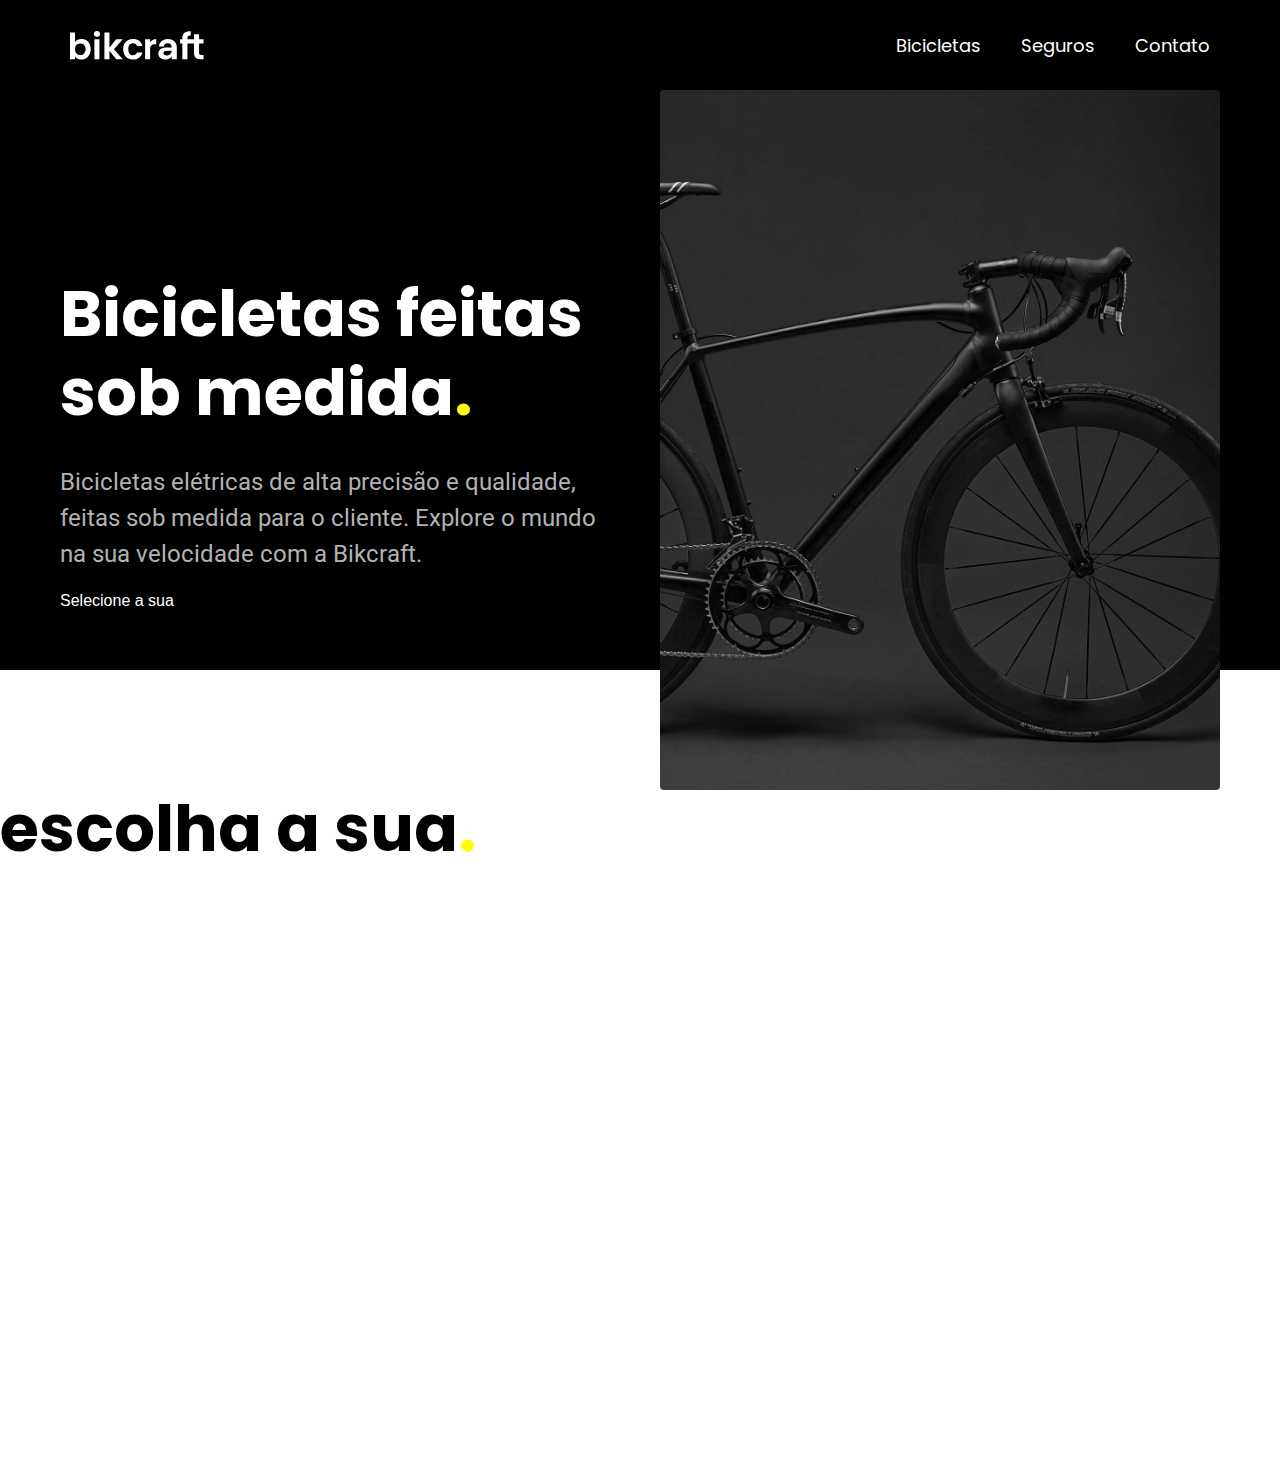
==== index.html @ 83be61f7 "ajustes em style.css e link da tipografia" ====
<!DOCTYPE html>
<html lang="pt-br">

<head>
  <meta charset="UTF-8">
  <meta name="viewport" content="width=device-width, initial-scale=1.0">
  <meta name="description" content="A bikcraft é uma empresa que visa a qualidade e precisão das bicicletas">
  <link rel="stylesheet" href="./css/style.css">

  <link rel="preconnect" href="https://fonts.googleapis.com">
  <link rel="preconnect" href="https://fonts.gstatic.com" crossorigin>
  <link href="https://fonts.googleapis.com/css2?family=Poppins:ital,wght@0,100;0,200;0,300;0,400;0,500;0,600;0,700;0,800;0,900;1,100;1,200;1,300;1,400;1,500;1,600;1,700;1,800;1,900&display=swap" rel="stylesheet">

  <link rel="preconnect" href="https://fonts.googleapis.com">
  <link rel="preconnect" href="https://fonts.gstatic.com" crossorigin>
  <link href="https://fonts.googleapis.com/css2?family=Roboto:ital,wght@0,100;0,300;0,400;0,500;0,700;0,900;1,100;1,300;1,400;1,500;1,700;1,900&display=swap" rel="stylesheet">

  <title>Bikcraft - Bicicletas Elétricas</title>
</head>

<body>

  <header class="header-bg">
    <div class="header">
      <a href="./"><img class="header-logo" src="./img/bikcraft.svg" alt="logo-bikcraft"></a>
      <nav aria-label="primaria">
        <ul class="header-menu">
          <li><a href="./bicicletas.html">Bicicletas</a></li>
          <li><a href="./seguros.html">Seguros</a></li>
          <li><a href="./contato.html">Contato</a></li>
        </ul>
      </nav>
    </div>
  </header>
  <main class="introducao-bg">
    <div class="introducao">
      <div class="introducao-conteudo">
        <h1 class="texto-grande">Bicicletas feitas
          sob medida<span style="color: yellow;">.</span> </h1>
        <p class="texto-medio">Bicicletas elétricas de alta precisão e qualidade, feitas sob medida para o cliente. Explore o mundo na sua velocidade com a Bikcraft.</p>
        <a class="botao" href="">Selecione a sua</a>
      </div>
      <div>
        <img src="./img/fotos/introducao.jpg" alt="Bicicleta elétrica preta">
      </div>
    </div>
  </main>

  <h2 class="texto-grande">escolha a sua<span style="color: yellow;">.</span></h2>
</body>

</html>
---- css/style.css ----
@import "./global/global.css";
@import "./utilidades/tipografia.css";
@import "./utilidades/cores.css";
@import "./global/header.css";

/* utilitarios */
@import "./css/utilidades/componentes.css";

/* Home */
@import "./home/introducao.css";
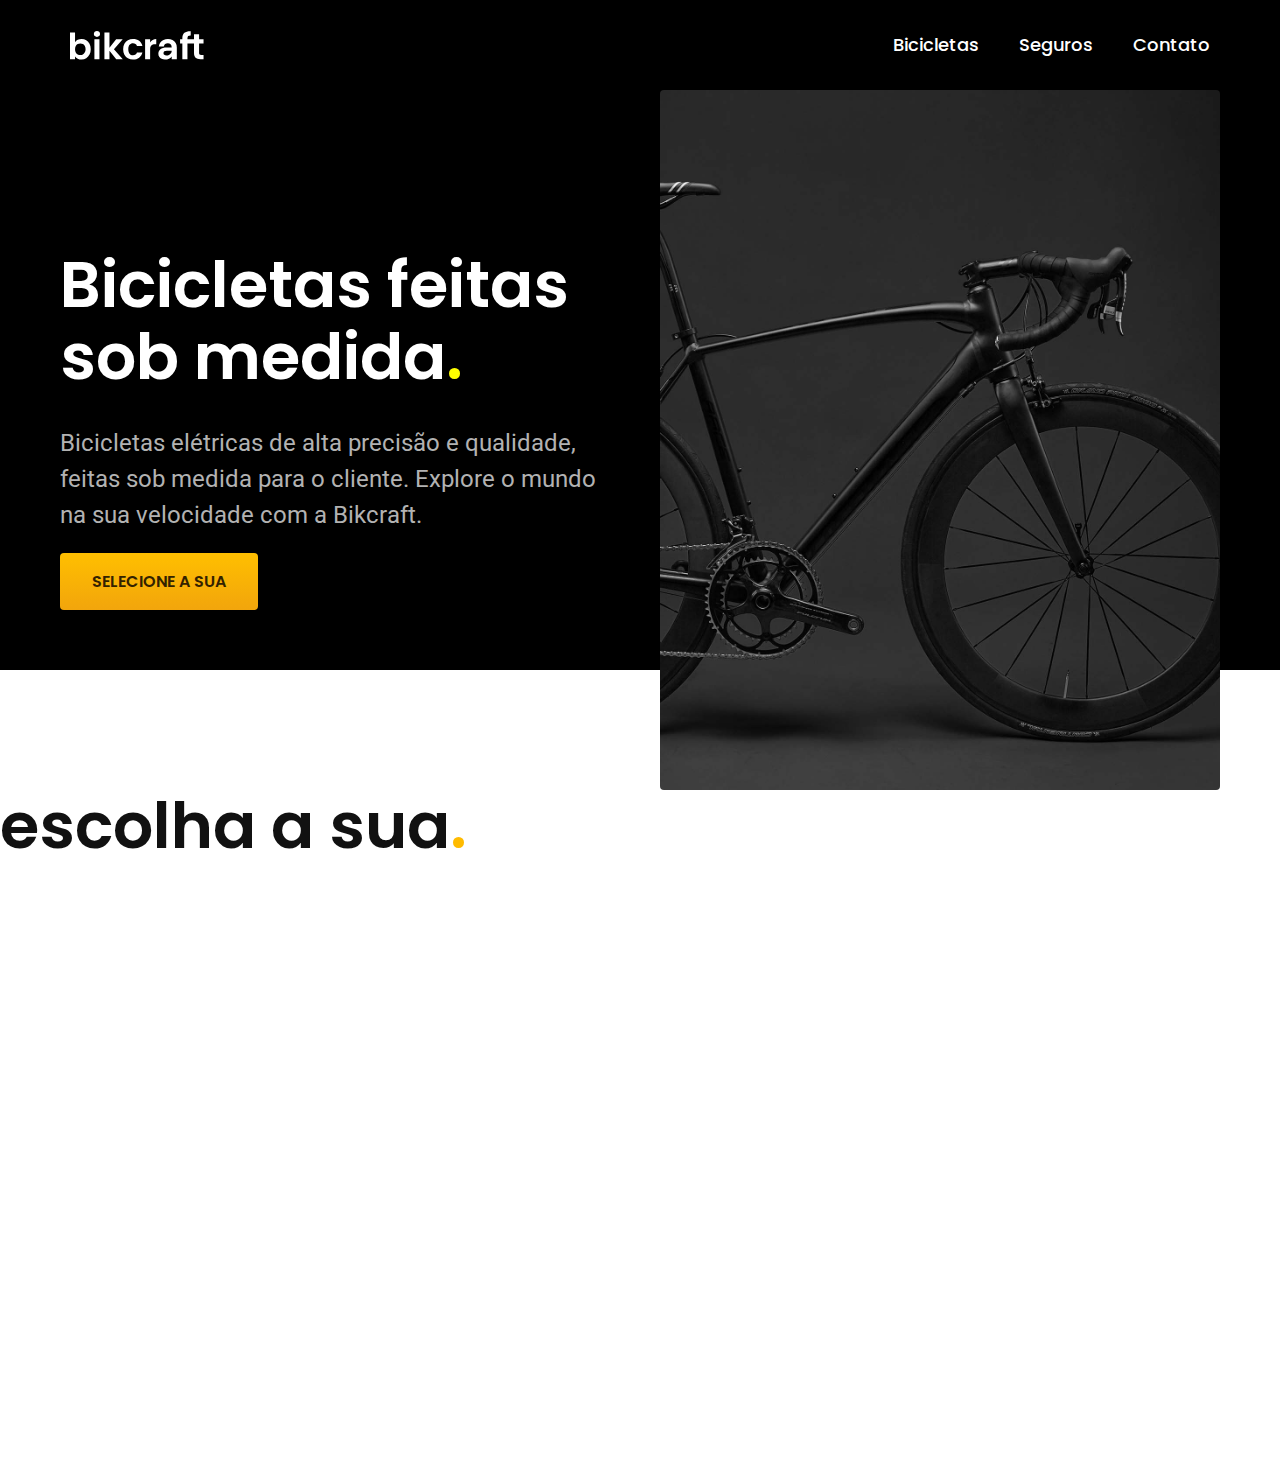
==== commit 596aa3dc: "Utilidades e algumas mudanças" ====
--- a/index.html
+++ b/index.html
@@ -24,7 +24,7 @@
     <div class="header">
       <a href="./"><img class="header-logo" src="./img/bikcraft.svg" alt="logo-bikcraft"></a>
       <nav aria-label="primaria">
-        <ul class="header-menu">
+        <ul class="header-menu font-1-m cor-0">
           <li><a href="./bicicletas.html">Bicicletas</a></li>
           <li><a href="./seguros.html">Seguros</a></li>
           <li><a href="./contato.html">Contato</a></li>
@@ -32,21 +32,24 @@
       </nav>
     </div>
   </header>
-  <main class="introducao-bg">
-    <div class="introducao">
-      <div class="introducao-conteudo">
-        <h1 class="texto-grande">Bicicletas feitas
-          sob medida<span style="color: yellow;">.</span> </h1>
-        <p class="texto-medio">Bicicletas elétricas de alta precisão e qualidade, feitas sob medida para o cliente. Explore o mundo na sua velocidade com a Bikcraft.</p>
-        <a class="botao" href="">Selecione a sua</a>
-      </div>
-      <div>
-        <img src="./img/fotos/introducao.jpg" alt="Bicicleta elétrica preta">
+  <main>
+    <div class="introducao-bg">
+      <div class="introducao">
+        <div class="introducao-conteudo">
+          <h1 class="font-1-xxl">Bicicletas feitas
+            sob medida<span style="color: yellow;">.</span> </h1>
+          <p class="font-2-l">Bicicletas elétricas de alta precisão e qualidade, feitas sob medida para o cliente. Explore o mundo na sua velocidade com a Bikcraft.</p>
+          <a class="botao" href="">Selecione a sua</a>
+        </div>
+        <div>
+          <img src="./img/fotos/introducao.jpg" alt="Bicicleta elétrica preta">
+        </div>
       </div>
     </div>
+
+    <h2 class="font-1-xxl">escolha a sua<span class="cor-p1">.</span></h2>
+
   </main>
-
-  <h2 class="texto-grande">escolha a sua<span style="color: yellow;">.</span></h2>
 </body>
 
 </html>--- a/css/style.css
+++ b/css/style.css
@@ -4,7 +4,7 @@
 @import "./global/header.css";
 
 /* utilitarios */
-@import "./css/utilidades/componentes.css";
+@import "./utilidades/componentes.css";
 
 /* Home */
 @import "./home/introducao.css";
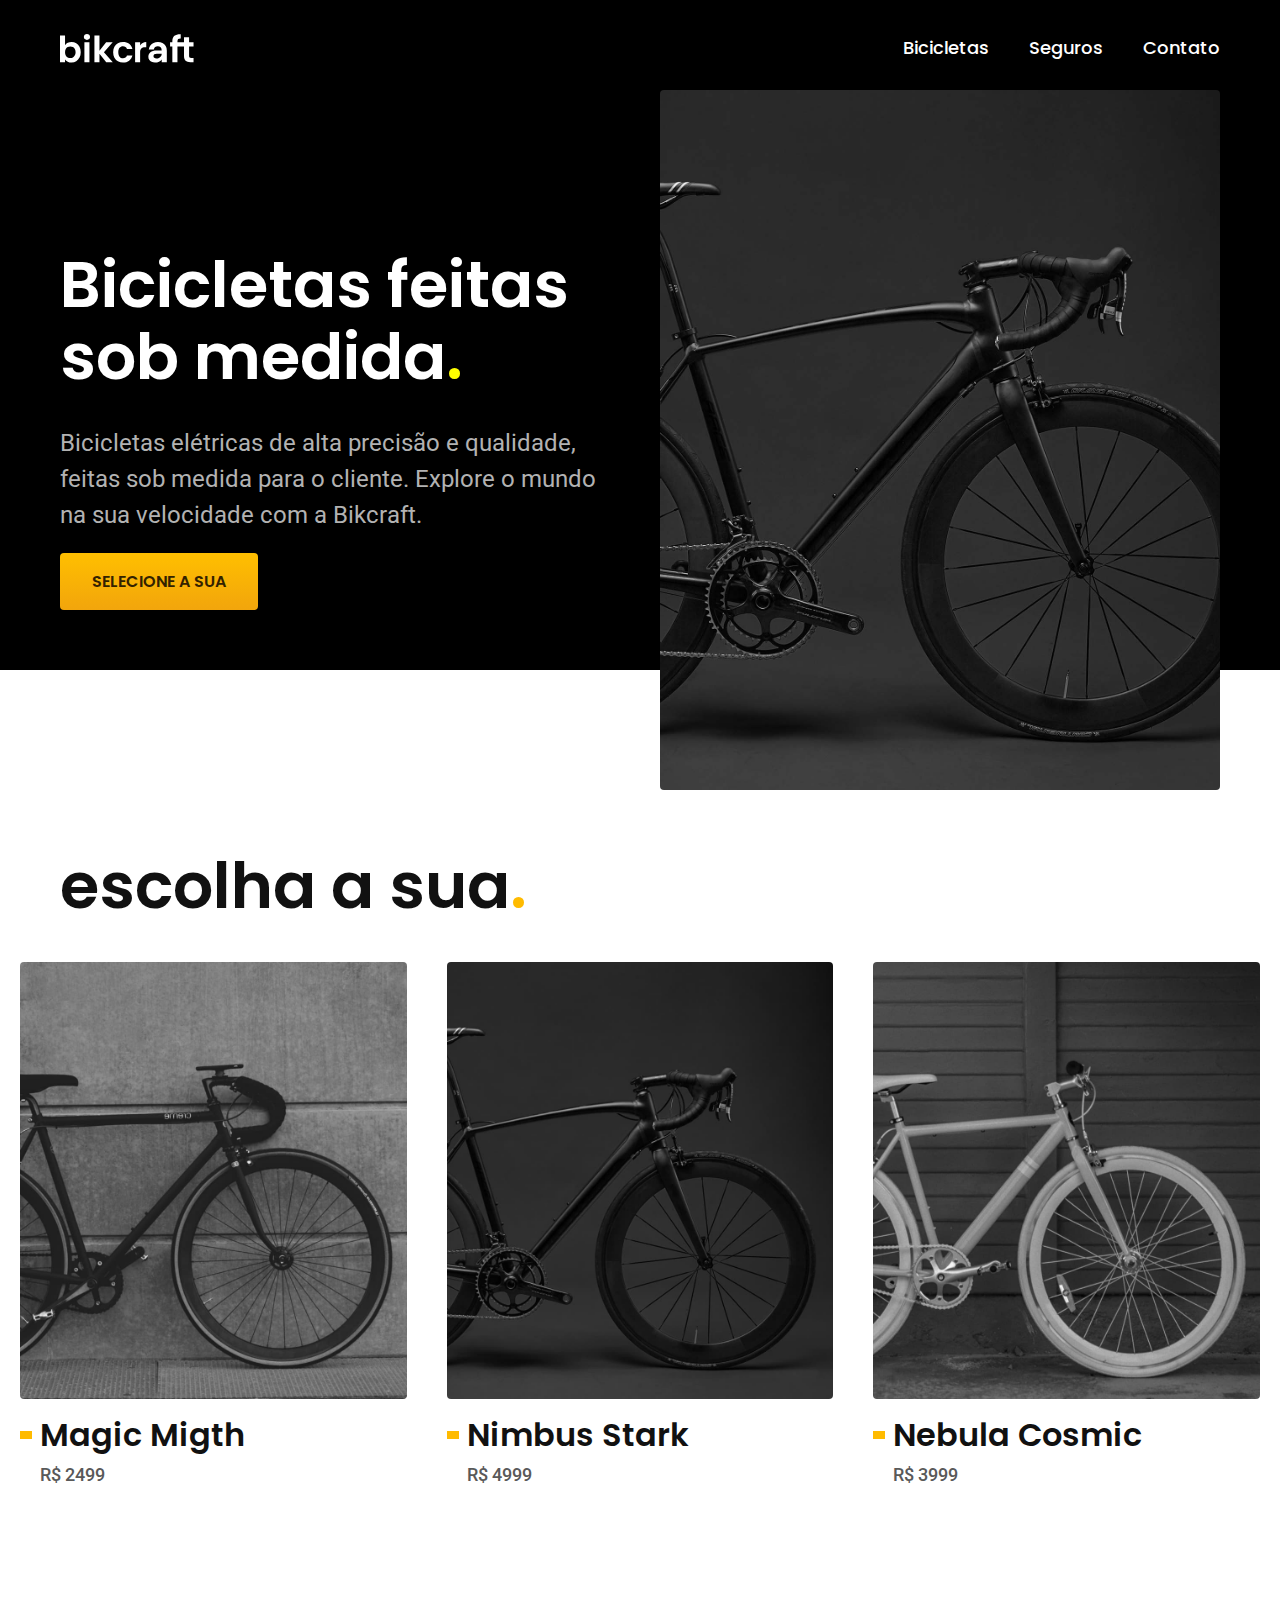
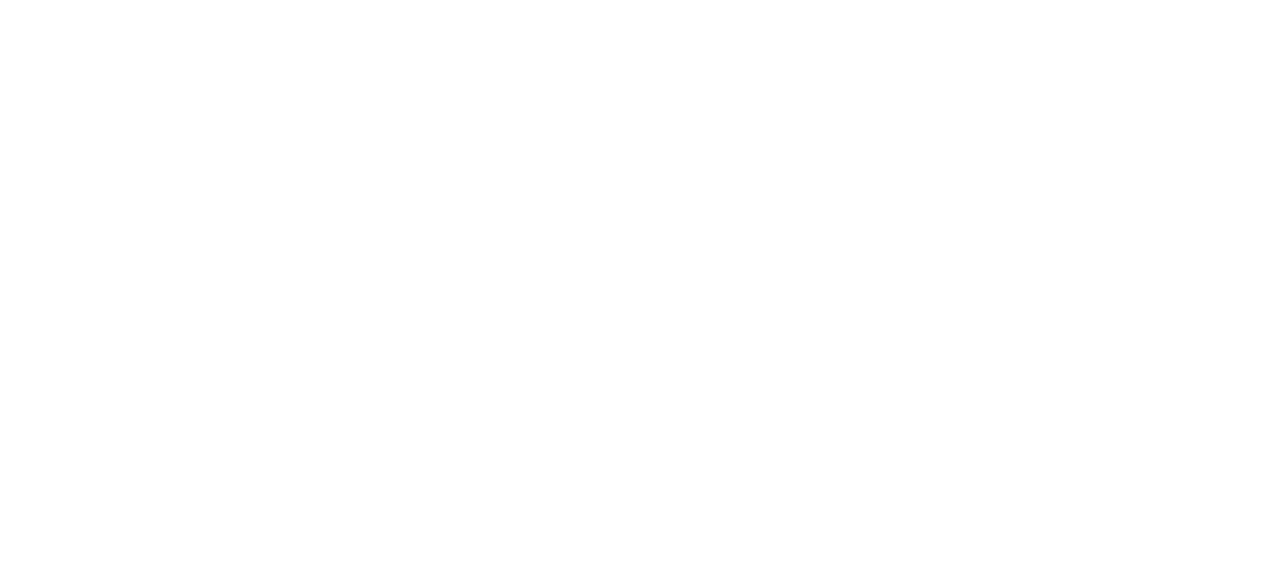
==== commit c1d2c84f: "bicicletas-lista" ====
--- a/index.html
+++ b/index.html
@@ -21,7 +21,7 @@
 <body>
 
   <header class="header-bg">
-    <div class="header">
+    <div class="header container">
       <a href="./"><img class="header-logo" src="./img/bikcraft.svg" alt="logo-bikcraft"></a>
       <nav aria-label="primaria">
         <ul class="header-menu font-1-m cor-0">
@@ -34,7 +34,7 @@
   </header>
   <main>
     <div class="introducao-bg">
-      <div class="introducao">
+      <div class="introducao container">
         <div class="introducao-conteudo">
           <h1 class="font-1-xxl">Bicicletas feitas
             sob medida<span style="color: yellow;">.</span> </h1>
@@ -47,7 +47,32 @@
       </div>
     </div>
 
-    <h2 class="font-1-xxl">escolha a sua<span class="cor-p1">.</span></h2>
+    <article class="bicicletas-listas">
+      <h2 class=" font-1-xxl container">escolha a sua<span class="cor-p1">.</span></h2>
+      <ul>
+        <li>
+          <a href="./bicicletas.html">
+            <img src="./img/bicicletas/magic-home.jpg" alt="Bicicleta Preta">
+            <h3 class="font-1-xl">Magic Migth</h3>
+            <span class="font-2-m cor-8">R$ 2499</span>
+          </a>
+        </li>
+        <li>
+          <a href="./bicicletas.html">
+            <img src="./img/bicicletas/nimbus-home.jpg" alt="Bicicleta Preta">
+            <h3 class="font-1-xl">Nimbus Stark</h3>
+            <span class="font-2-m cor-8">R$ 4999</span>
+          </a>
+        </li>
+        <li>
+          <a href="./bicicletas.html">
+            <img src="./img/bicicletas/nebula-home.jpg" alt="Bicicleta Preta">
+            <h3 class="font-1-xl">Nebula Cosmic</h3>
+            <span class="font-2-m cor-8">R$ 3999</span>
+          </a>
+        </li>
+      </ul>
+    </article>
 
   </main>
 </body>
--- a/css/style.css
+++ b/css/style.css
@@ -8,3 +8,5 @@
 
 /* Home */
 @import "./home/introducao.css";
+
+@import "./bicicletas/bicicletas-lista.css";
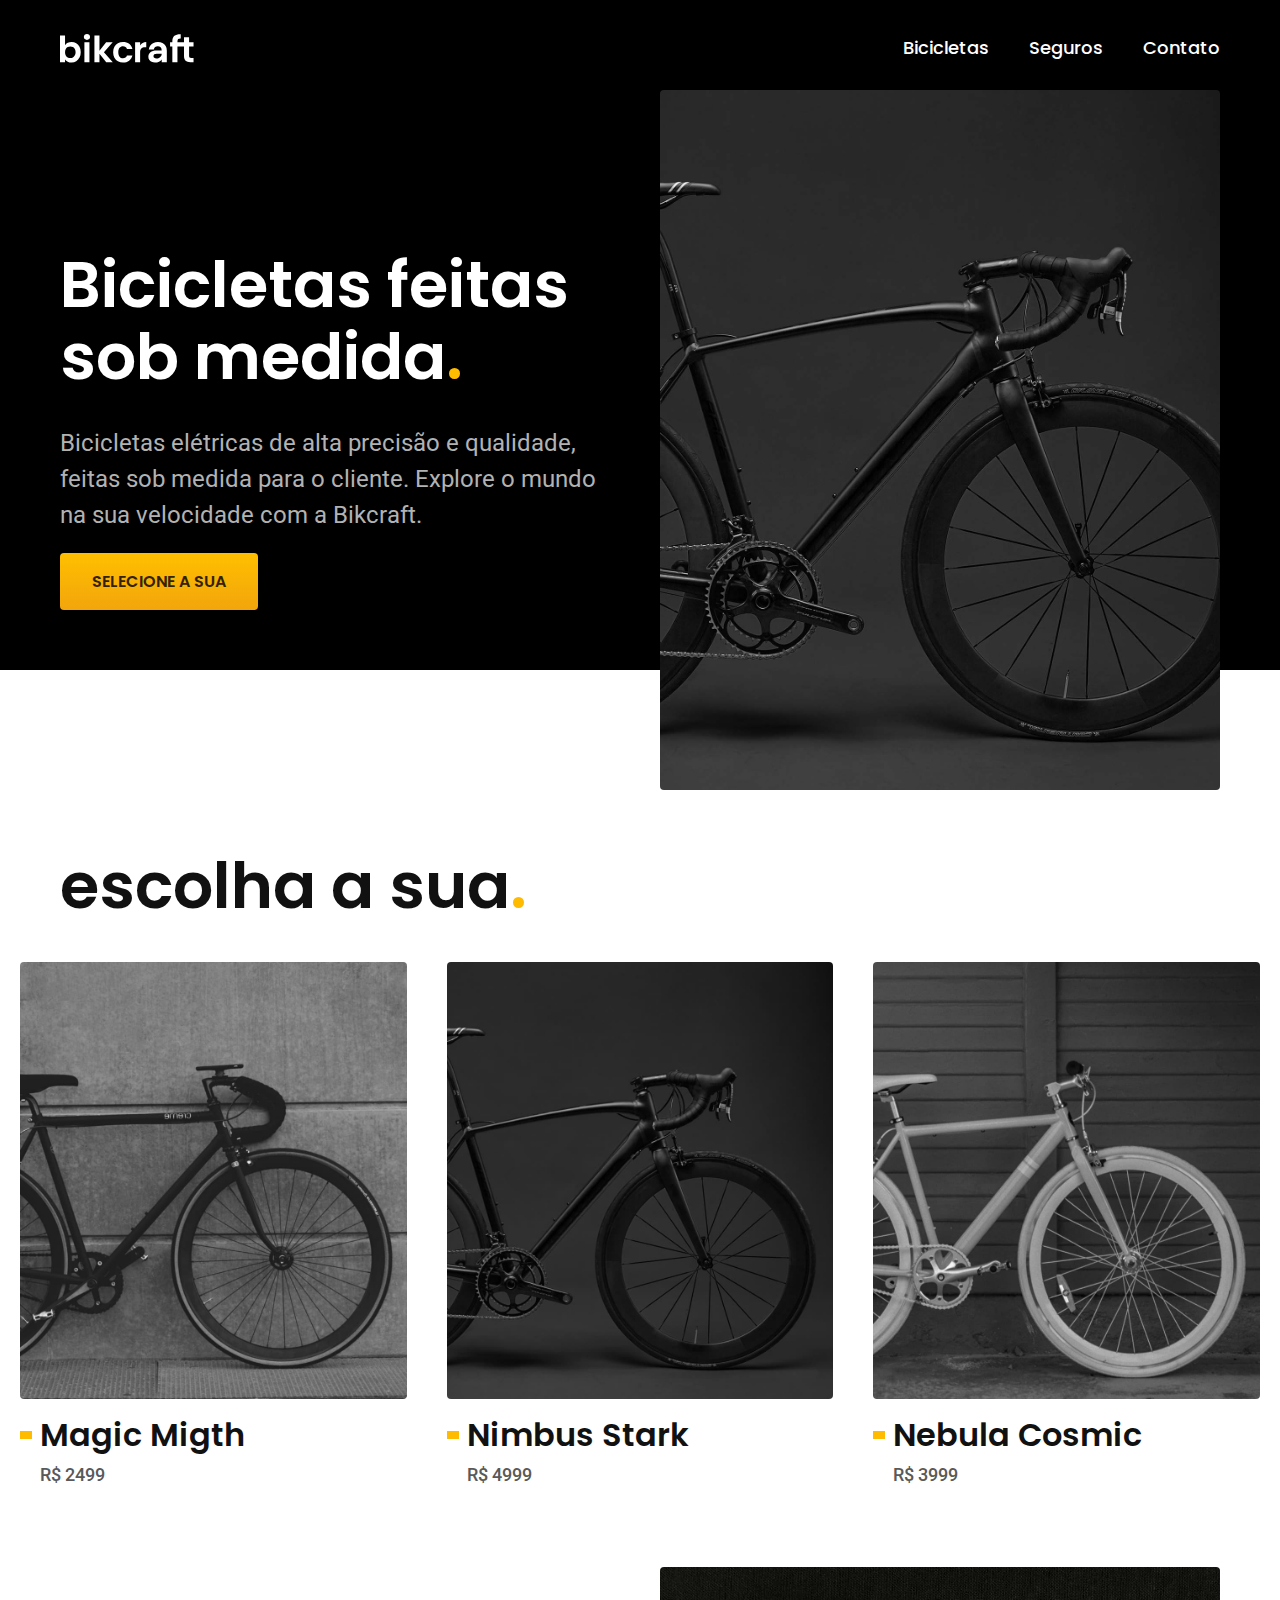
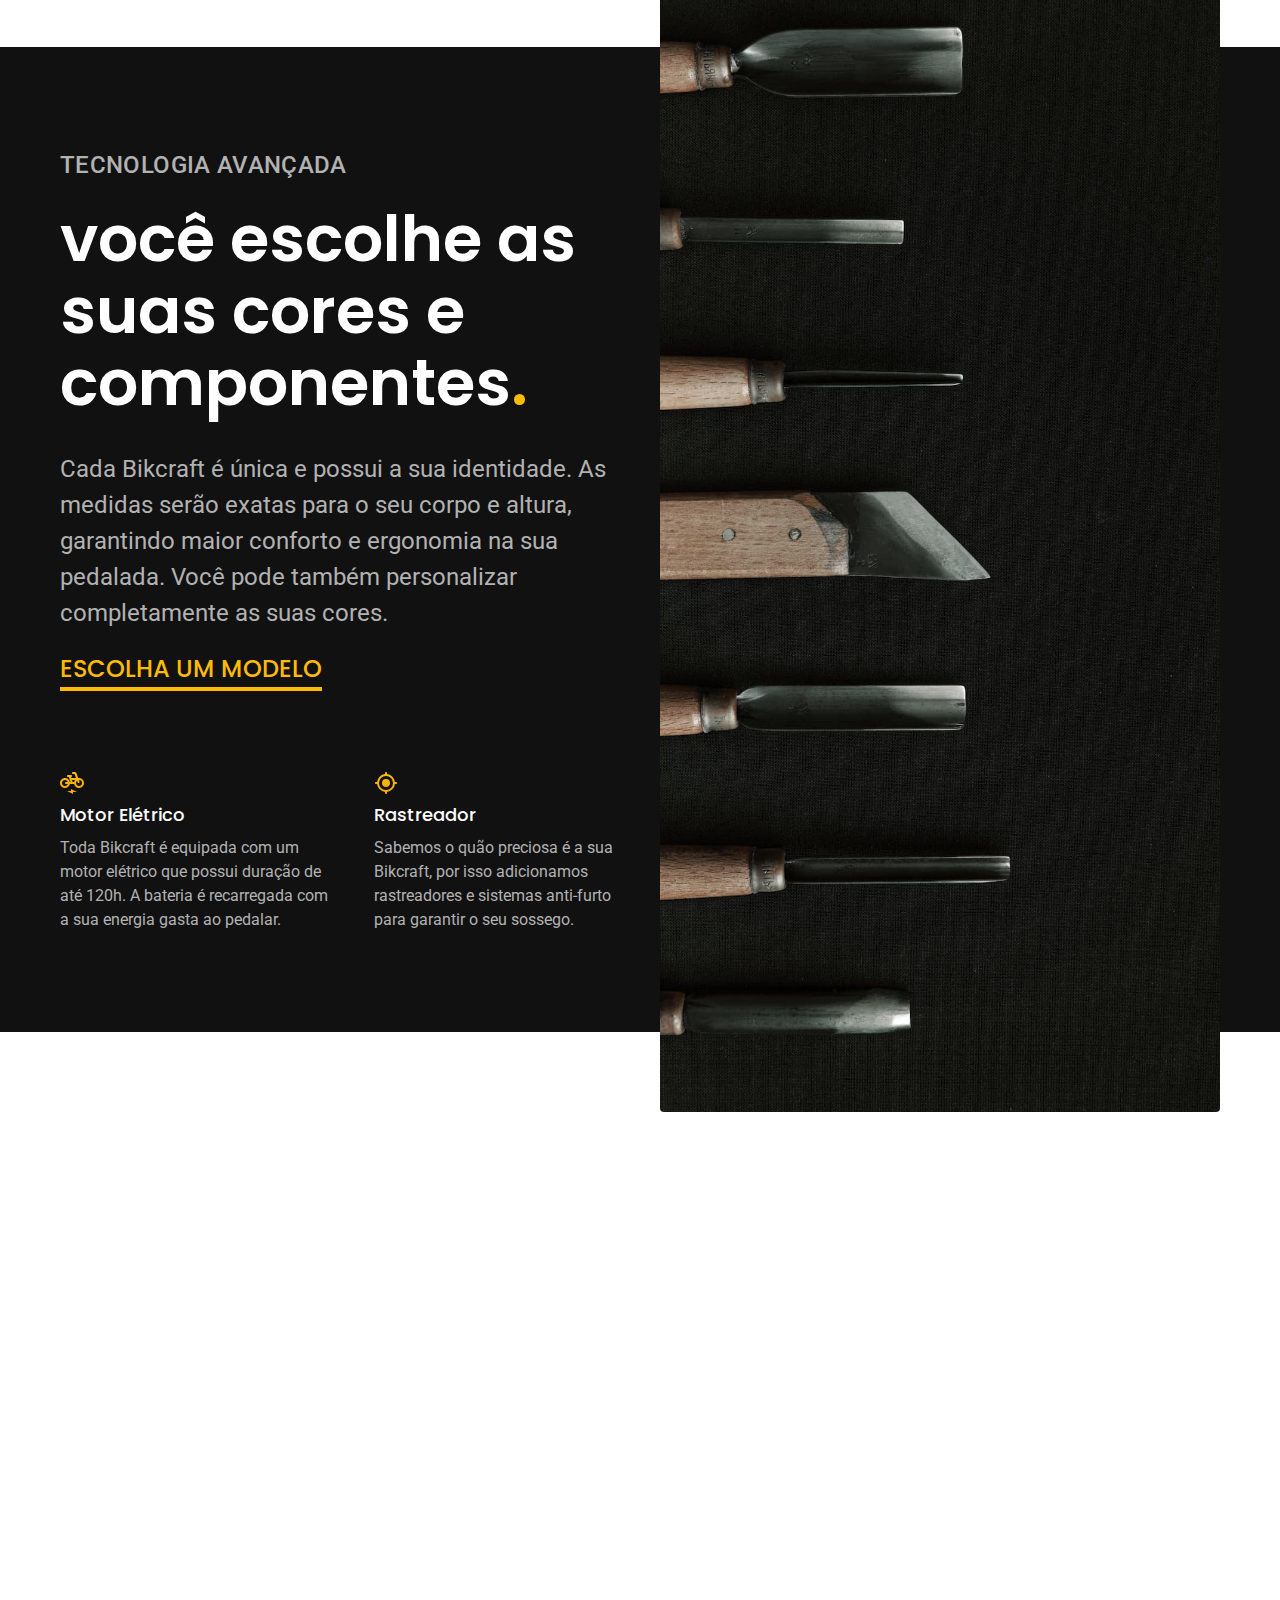
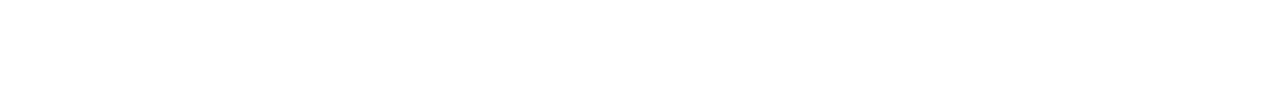
==== commit 8783cde8: "tecnologia" ====
--- a/index.html
+++ b/index.html
@@ -37,7 +37,7 @@
       <div class="introducao container">
         <div class="introducao-conteudo">
           <h1 class="font-1-xxl">Bicicletas feitas
-            sob medida<span style="color: yellow;">.</span> </h1>
+            sob medida<span class="cor-p1">.</span> </h1>
           <p class="font-2-l">Bicicletas elétricas de alta precisão e qualidade, feitas sob medida para o cliente. Explore o mundo na sua velocidade com a Bikcraft.</p>
           <a class="botao" href="">Selecione a sua</a>
         </div>
@@ -46,35 +46,58 @@
         </div>
       </div>
     </div>
-
-    <article class="bicicletas-listas">
-      <h2 class=" font-1-xxl container">escolha a sua<span class="cor-p1">.</span></h2>
-      <ul>
-        <li>
-          <a href="./bicicletas.html">
-            <img src="./img/bicicletas/magic-home.jpg" alt="Bicicleta Preta">
-            <h3 class="font-1-xl">Magic Migth</h3>
-            <span class="font-2-m cor-8">R$ 2499</span>
-          </a>
-        </li>
-        <li>
-          <a href="./bicicletas.html">
-            <img src="./img/bicicletas/nimbus-home.jpg" alt="Bicicleta Preta">
-            <h3 class="font-1-xl">Nimbus Stark</h3>
-            <span class="font-2-m cor-8">R$ 4999</span>
-          </a>
-        </li>
-        <li>
-          <a href="./bicicletas.html">
-            <img src="./img/bicicletas/nebula-home.jpg" alt="Bicicleta Preta">
-            <h3 class="font-1-xl">Nebula Cosmic</h3>
-            <span class="font-2-m cor-8">R$ 3999</span>
-          </a>
-        </li>
-      </ul>
-    </article>
-
   </main>
+  <article class="bicicletas-listas">
+    <h2 class=" font-1-xxl container">escolha a sua<span class="cor-p1">.</span></h2>
+    <ul>
+      <li>
+        <a href="./bicicletas.html">
+          <img src="./img/bicicletas/magic-home.jpg" alt="Bicicleta Preta">
+          <h3 class="font-1-xl">Magic Migth</h3>
+          <span class="font-2-m cor-8">R$ 2499</span>
+        </a>
+      </li>
+      <li>
+        <a href="./bicicletas.html">
+          <img src="./img/bicicletas/nimbus-home.jpg" alt="Bicicleta Preta">
+          <h3 class="font-1-xl">Nimbus Stark</h3>
+          <span class="font-2-m cor-8">R$ 4999</span>
+        </a>
+      </li>
+      <li>
+        <a href="./bicicletas.html">
+          <img src="./img/bicicletas/nebula-home.jpg" alt="Bicicleta Preta">
+          <h3 class="font-1-xl">Nebula Cosmic</h3>
+          <span class="font-2-m cor-8">R$ 3999</span>
+        </a>
+      </li>
+    </ul>
+  </article>
+  <article class="tecnologia-bg">
+    <div class="tecnologia container">
+      <div class="tecnologia-conteudo">
+        <span class="font-2-l-b cor-5">Tecnologia Avançada</span>
+        <h2 class="font-1-xxl cor-0">você escolhe as suas cores e componentes<span class="cor-p1">.</span></h2>
+        <p class="font-2-l cor-5">Cada Bikcraft é única e possui a sua identidade. As medidas serão exatas para o seu corpo e altura, garantindo maior conforto e ergonomia na sua pedalada. Você pode também personalizar completamente as suas cores.</p>
+        <a class="link" href="./bicicletas.html">Escolha um modelo</a>
+        <div class="tecnologia-vantagens">
+          <div>
+            <img src="./img/icones/eletrica.svg" alt="">
+            <h3 class="font-1-m cor-0">Motor Elétrico</h3>
+            <p class="font-2-s cor-5">Toda Bikcraft é equipada com um motor elétrico que possui duração de até 120h. A bateria é recarregada com a sua energia gasta ao pedalar.</p>
+          </div>
+          <div>
+            <img src="./img/icones/rastreador.svg" alt="">
+            <h3 class="font-1-m cor-0">Rastreador</h3>
+            <p class="font-2-s cor-5">Sabemos o quão preciosa é a sua Bikcraft, por isso adicionamos rastreadores e sistemas anti-furto para garantir o seu sossego.</p>
+          </div>
+        </div>
+      </div>
+      <div class="tecnologia-imagem">
+        <img src="./img/fotos/tecnologia.jpg" alt="">
+      </div>
+    </div>
+  </article>
 </body>
 
 </html>--- a/css/style.css
+++ b/css/style.css
@@ -8,5 +8,6 @@
 
 /* Home */
 @import "./home/introducao.css";
+@import "./home/tecnologia.css";
 
 @import "./bicicletas/bicicletas-lista.css";
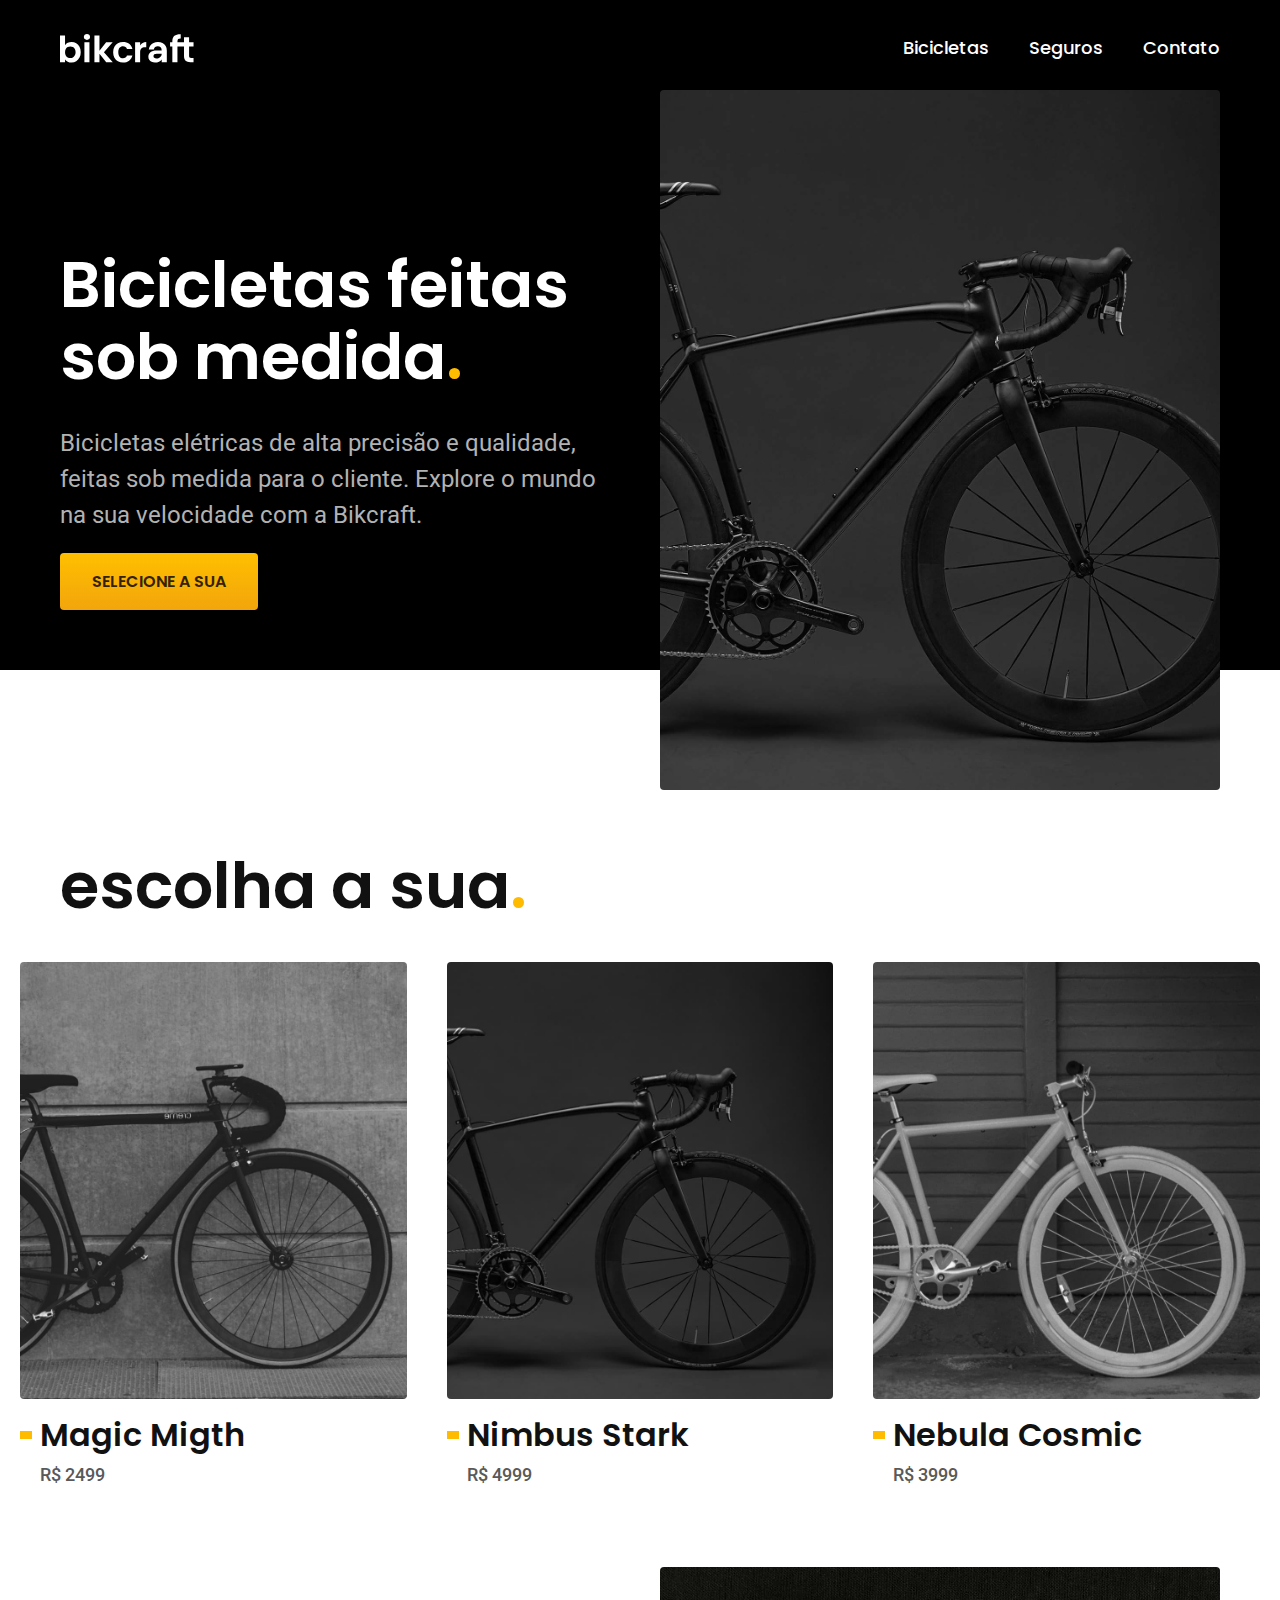
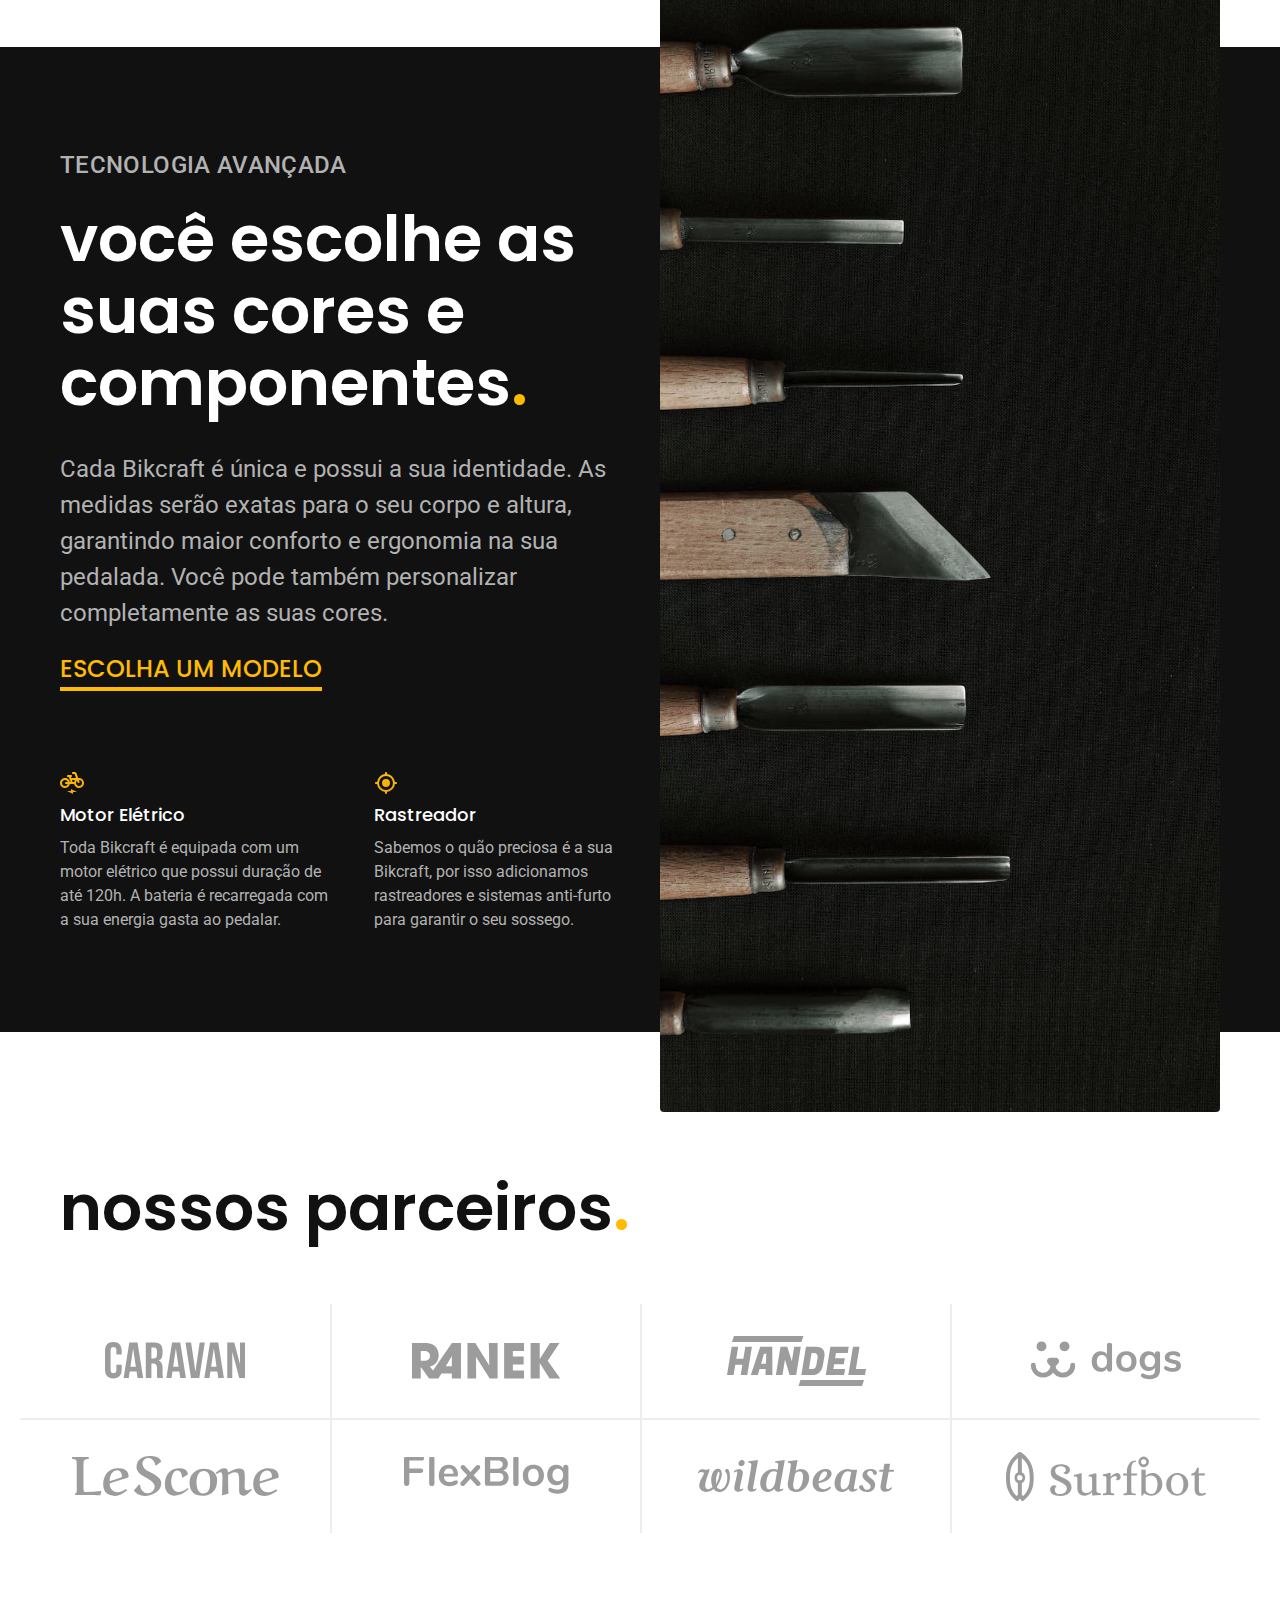
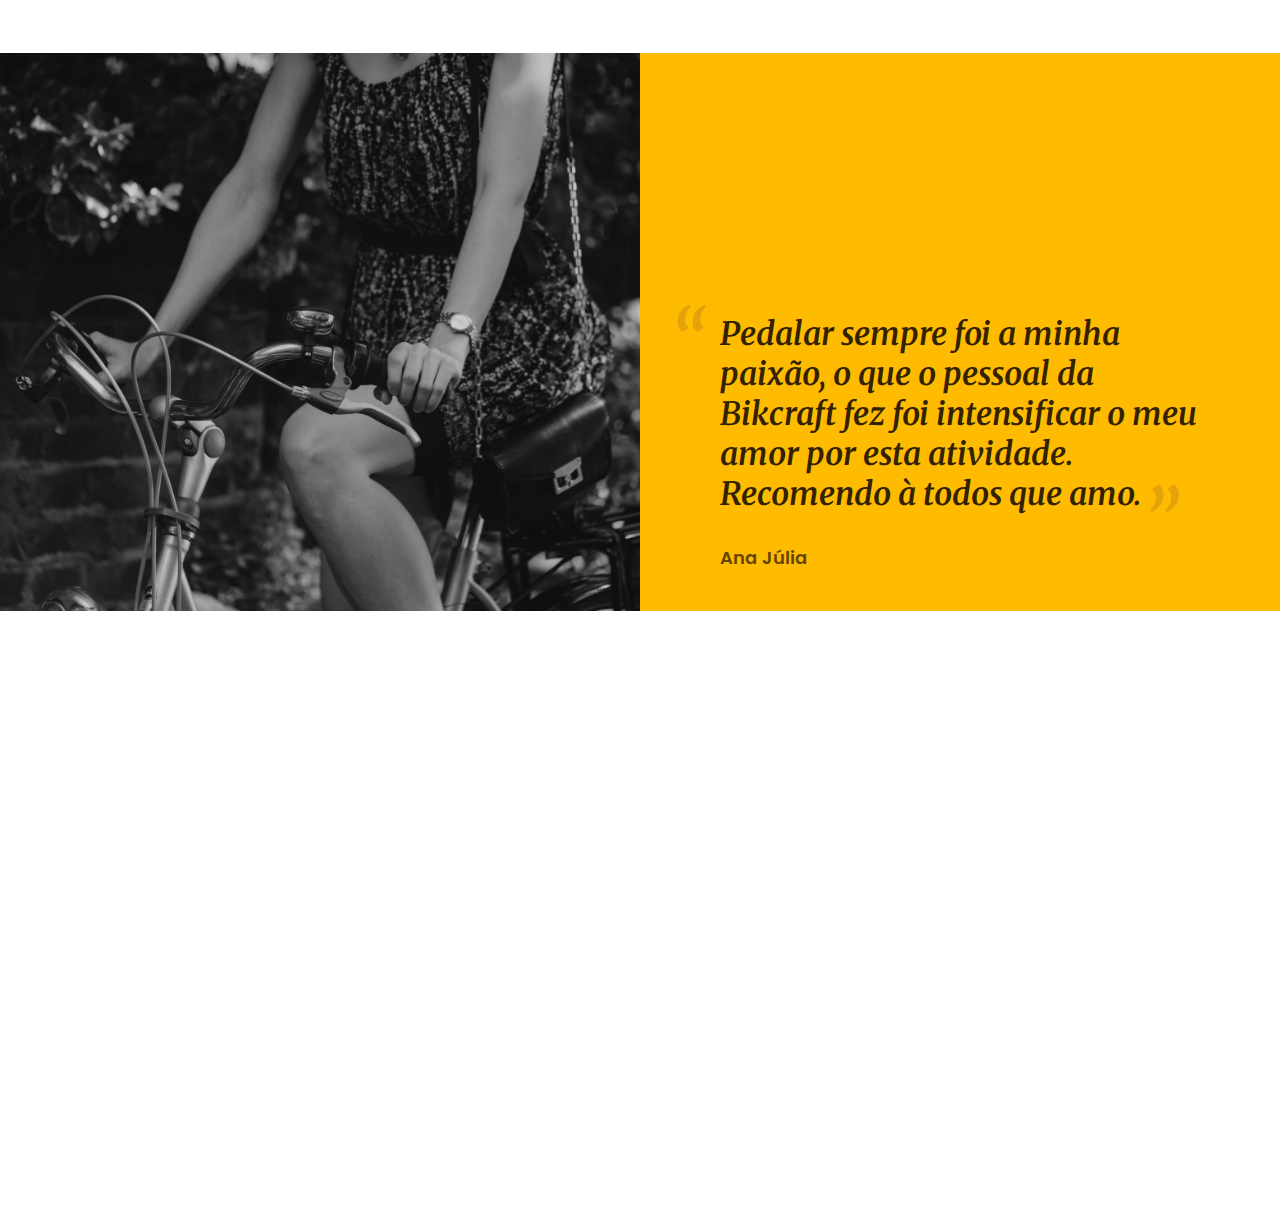
==== commit ff5bb09a: "parceiros e depoimentos" ====
--- a/index.html
+++ b/index.html
@@ -14,6 +14,10 @@
   <link rel="preconnect" href="https://fonts.googleapis.com">
   <link rel="preconnect" href="https://fonts.gstatic.com" crossorigin>
   <link href="https://fonts.googleapis.com/css2?family=Roboto:ital,wght@0,100;0,300;0,400;0,500;0,700;0,900;1,100;1,300;1,400;1,500;1,700;1,900&display=swap" rel="stylesheet">
+
+  <link rel="preconnect" href="https://fonts.googleapis.com">
+  <link rel="preconnect" href="https://fonts.gstatic.com" crossorigin>
+  <link href="https://fonts.googleapis.com/css2?family=Merriweather:ital,wght@1,900&display=swap" rel="stylesheet">
 
   <title>Bikcraft - Bicicletas Elétricas</title>
 </head>
@@ -98,6 +102,30 @@
       </div>
     </div>
   </article>
+  <section class="parceiros" aria-label="Nossos Parceiros">
+    <h2 class=" font-1-xxl container">nossos parceiros<span class="cor-p1">.</span></h2>
+    <ul>
+      <li><img src="./img/parceiros/caravan.svg" alt="caravan"></li>
+      <li><img src="./img/parceiros/ranek.svg" alt="ranek.svg"></li>
+      <li><img src="./img/parceiros/handel.svg" alt="handel.svg"></li>
+      <li><img src="./img/parceiros/dogs.svg" alt="dogs"></li>
+      <li><img src="./img/parceiros/lescone.svg" alt="lescone"></li>
+      <li><img src="./img/parceiros/flexblog.svg" alt="flexblog"></li>
+      <li><img src="./img/parceiros/wildbeast.svg" alt="wildbeast"></li>
+      <li><img src="./img/parceiros/surfbot.svg" alt="surfbot"></li>
+    </ul>
+  </section>
+  <section class="depoimento" aria-label="depoimento">
+    <div>
+      <img src="/img/fotos/depoimento.jpg" alt="Pessoa Pedalando uma bicicleta Bikcraft">
+    </div>
+    <div class="depoimento-conteudo">
+      <blockquote class="font-1-xl cor-p5">
+        <p>Pedalar sempre foi a minha paixão, o que o pessoal da Bikcraft fez foi intensificar o meu amor por esta atividade. Recomendo à todos que amo.</p>
+      </blockquote>
+      <span class="font-1-m-b cor-p4">Ana Júlia</span>
+    </div>
+  </section>
 </body>
 
 </html>--- a/css/style.css
+++ b/css/style.css
@@ -9,5 +9,7 @@
 /* Home */
 @import "./home/introducao.css";
 @import "./home/tecnologia.css";
+@import "./home/parceiros.css";
+@import "./home/depoimento.css";
 
 @import "./bicicletas/bicicletas-lista.css";
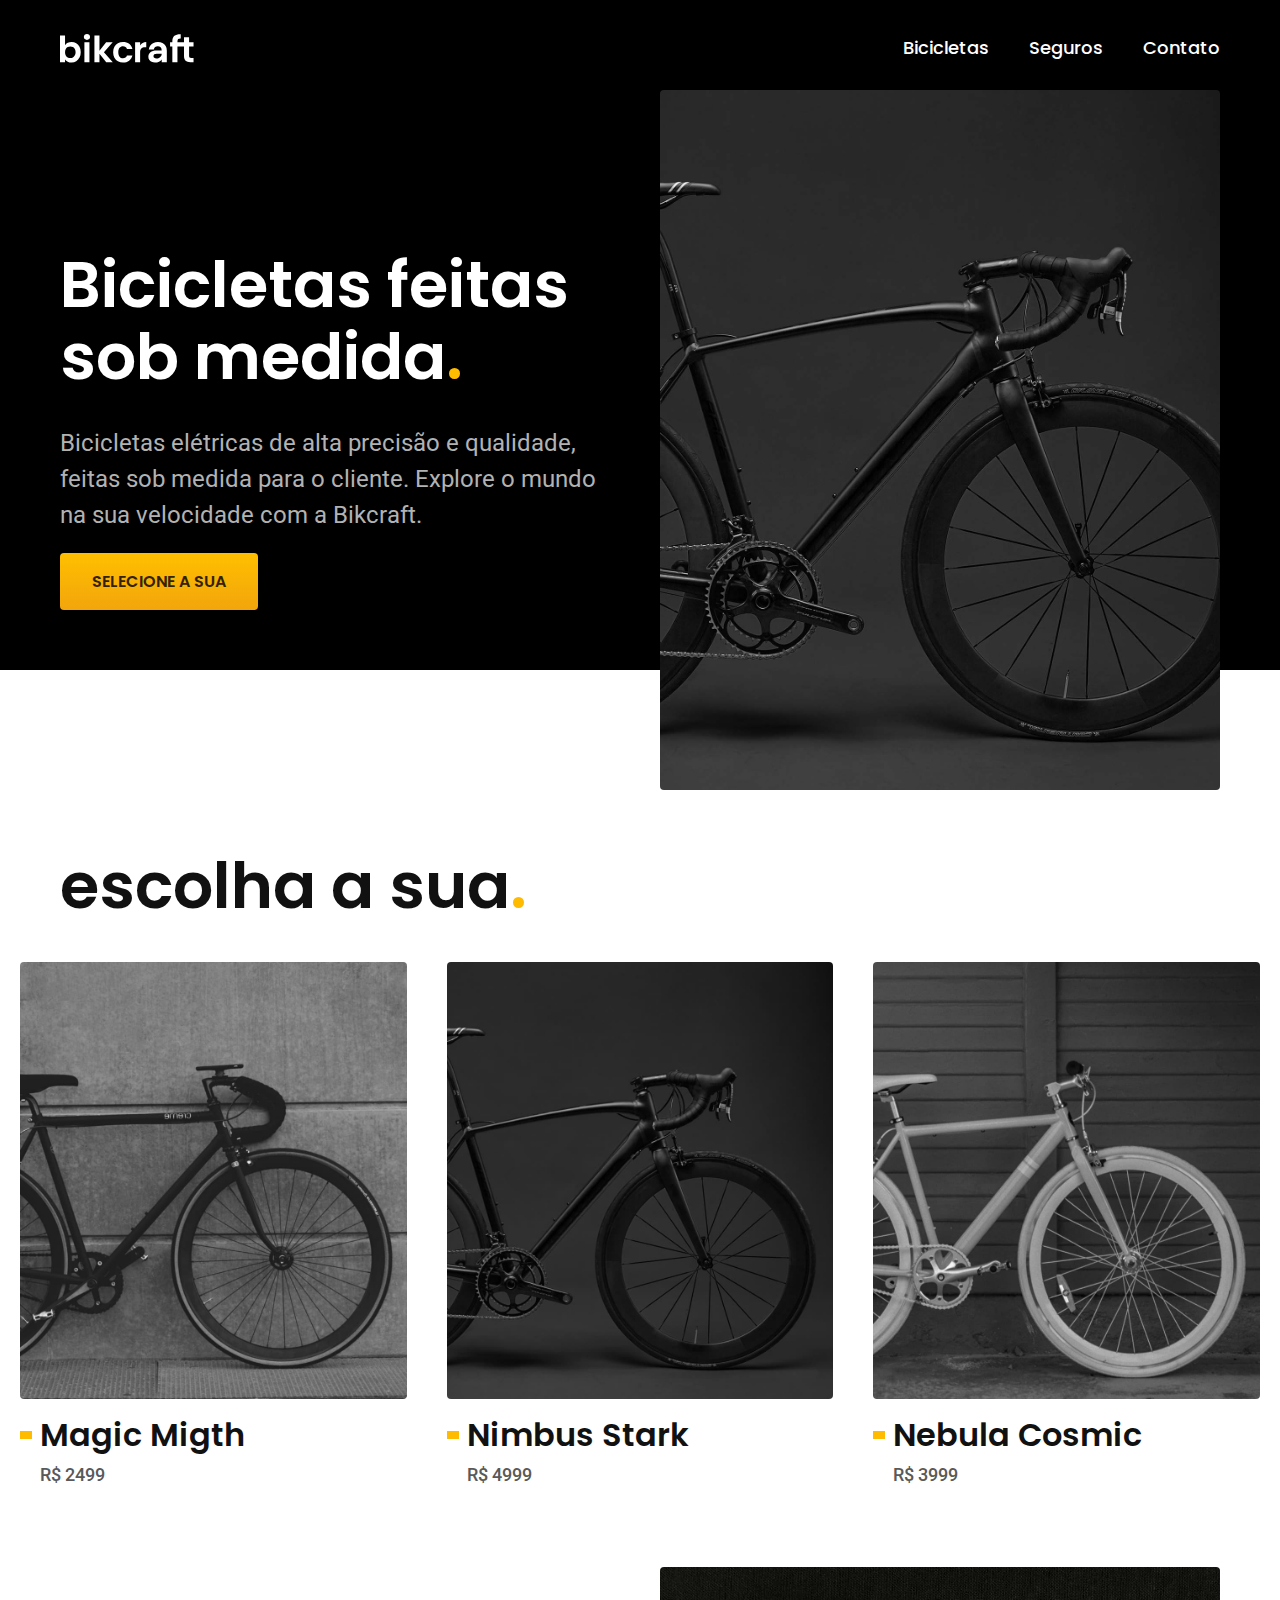
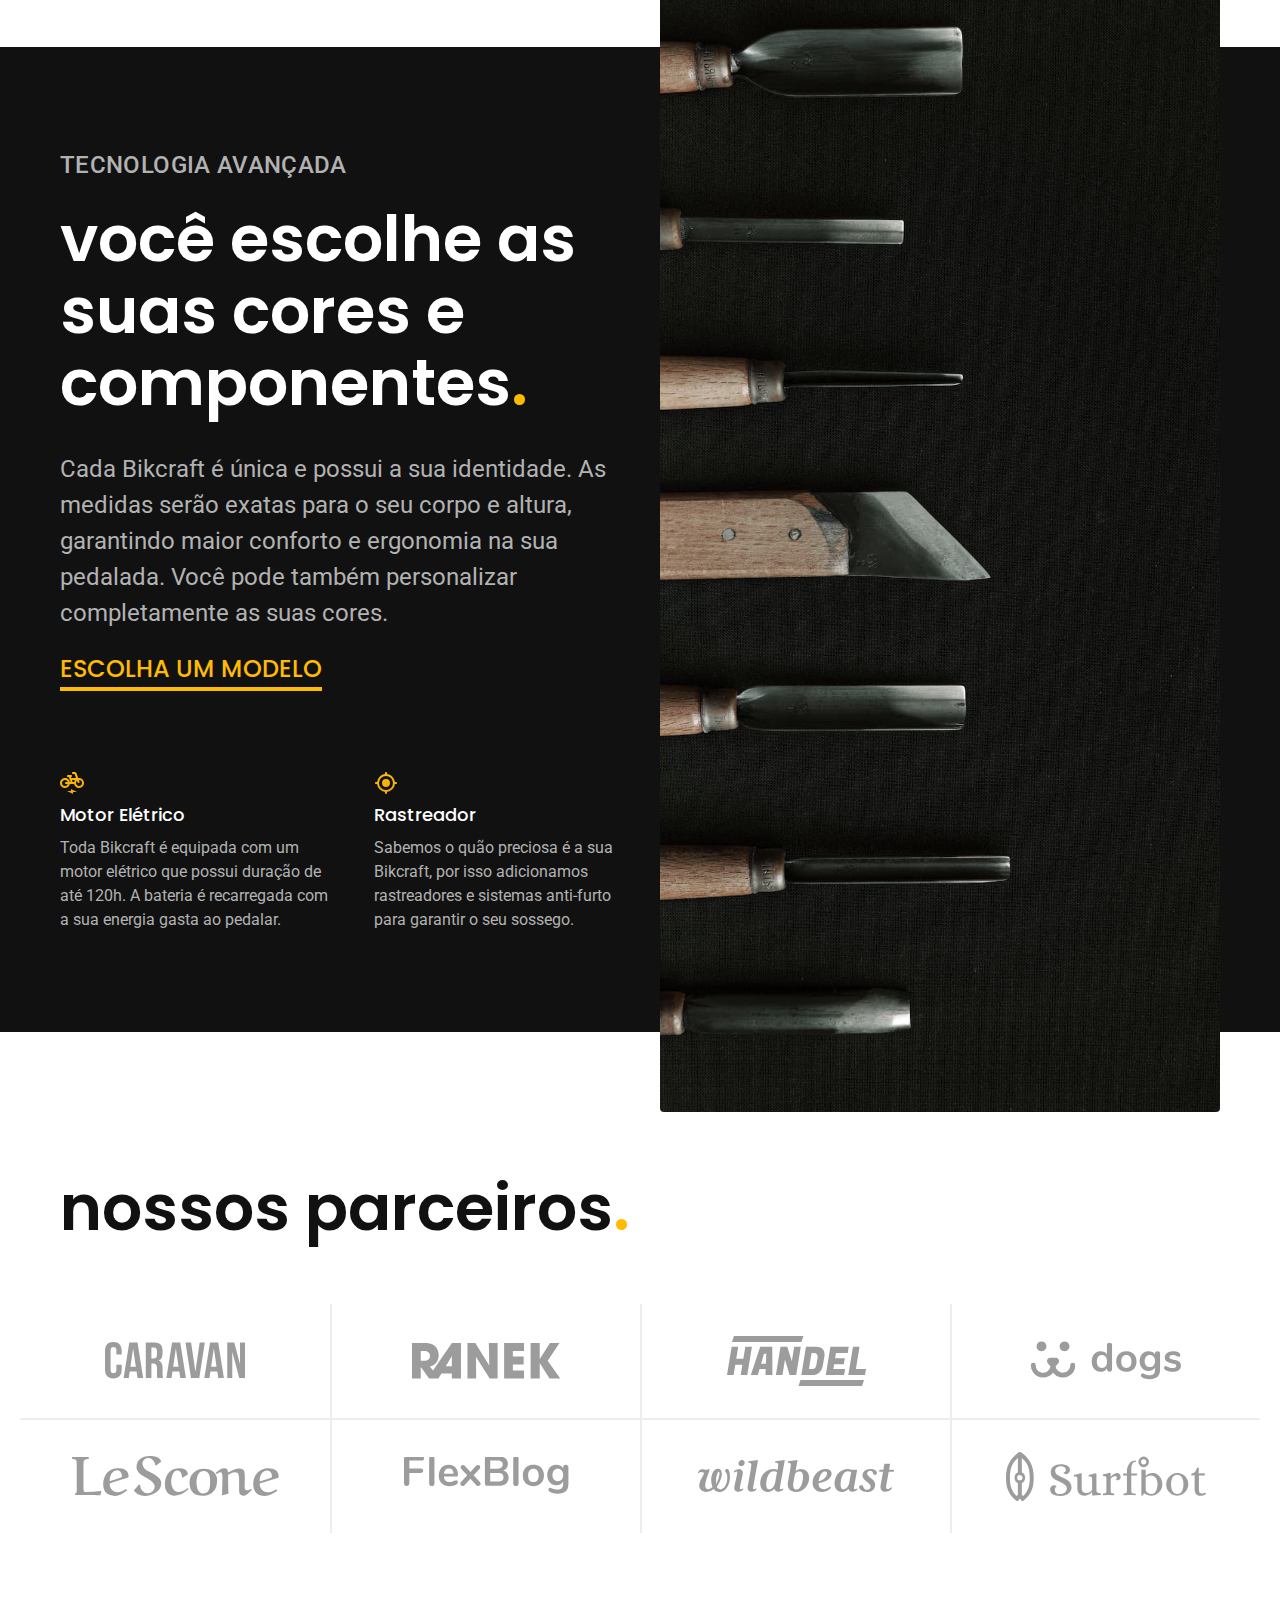
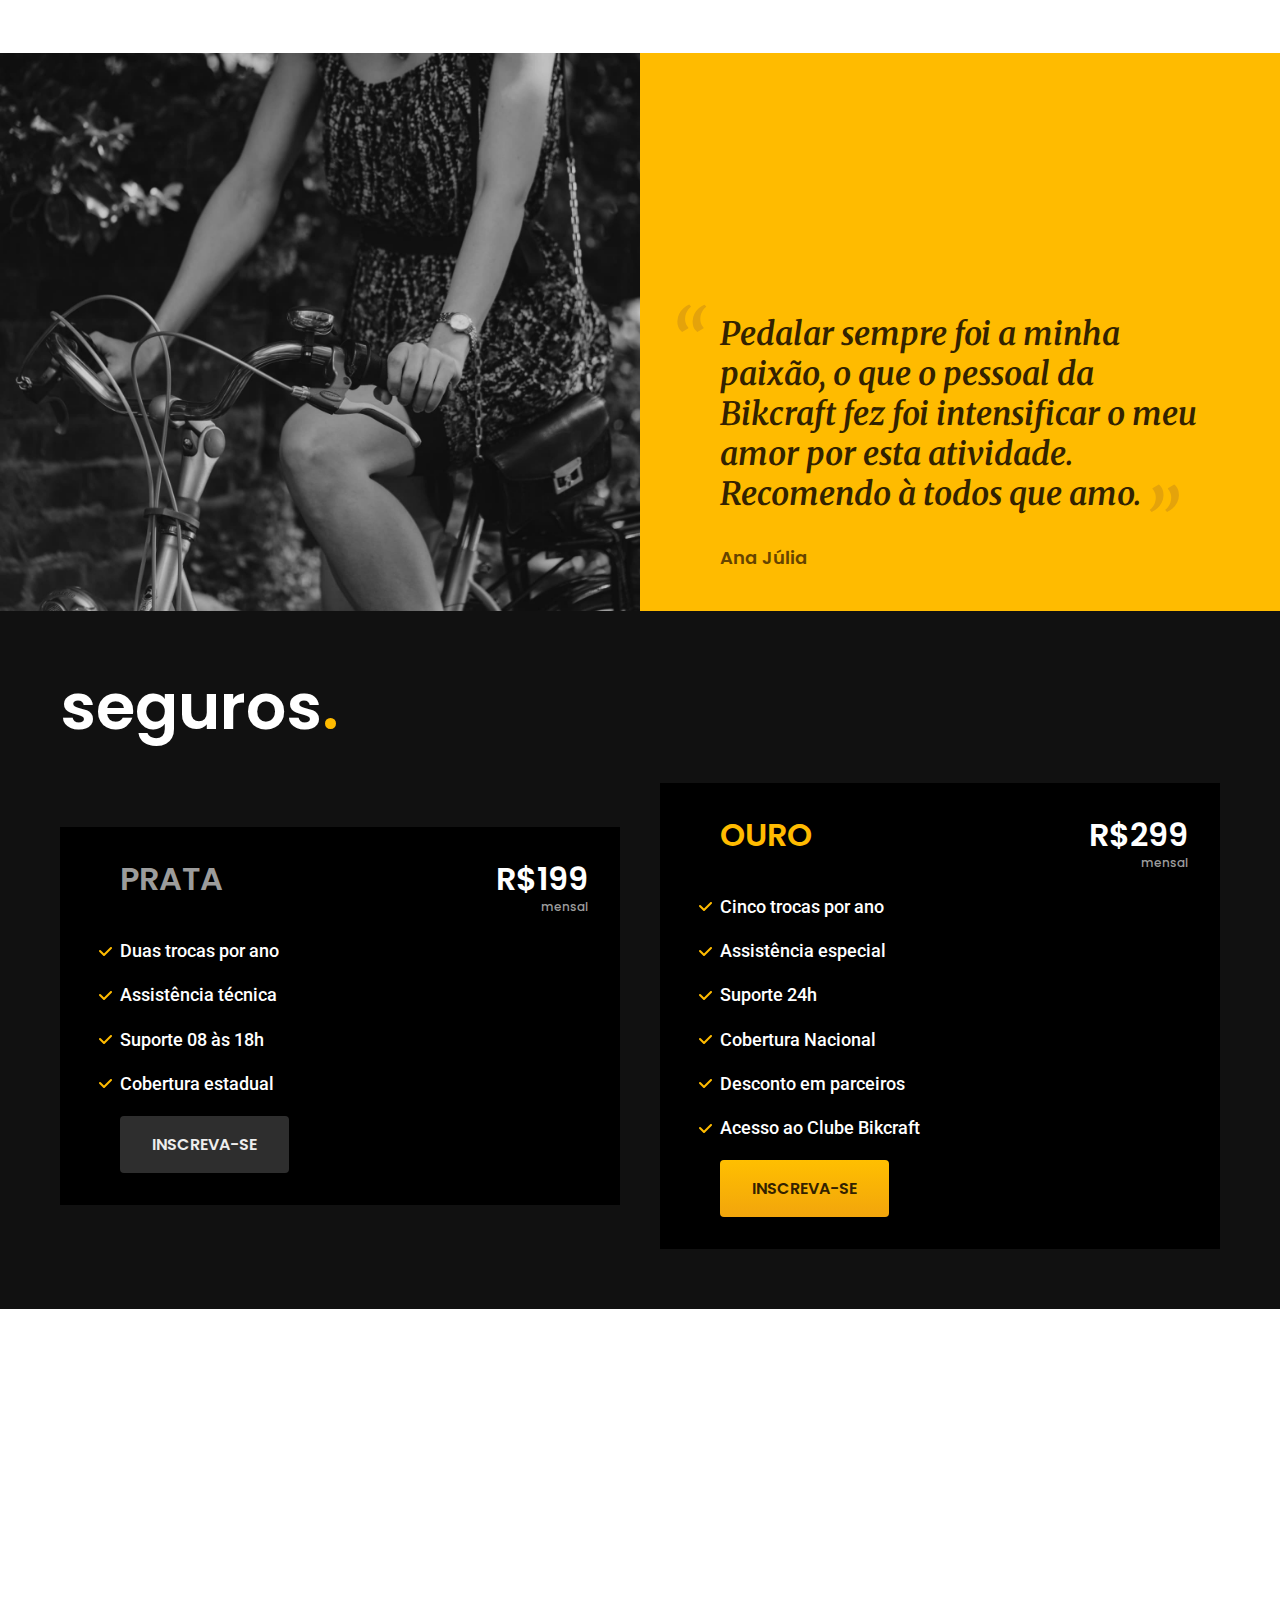
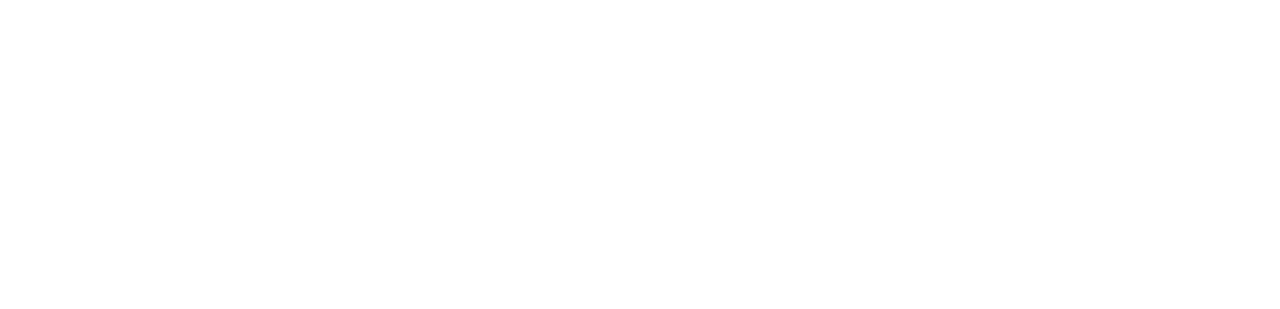
==== commit 823019ac: "seguros" ====
--- a/index.html
+++ b/index.html
@@ -117,7 +117,7 @@
   </section>
   <section class="depoimento" aria-label="depoimento">
     <div>
-      <img src="/img/fotos/depoimento.jpg" alt="Pessoa Pedalando uma bicicleta Bikcraft">
+      <img src="./img/fotos/depoimento.jpg" alt="Pessoa Pedalando uma bicicleta Bikcraft">
     </div>
     <div class="depoimento-conteudo">
       <blockquote class="font-1-xl cor-p5">
@@ -126,6 +126,38 @@
       <span class="font-1-m-b cor-p4">Ana Júlia</span>
     </div>
   </section>
+  <article class="seguros-bg">
+    <div class="seguros container">
+      <h2 class="font-1-xxl cor-0">seguros<span class="cor-p1">.</span></h2>
+      <div class="seguros-item">
+        <h3 class="font-1-xl cor-6">PRATA</h3>
+        <span class="font-1-xl cor-0">R$199 <span class="font-1-xs cor-6">mensal</span> </span>
+        <ul class="font-2-m cor-0">
+          <li>Duas trocas por ano</li>
+          <li>Assistência técnica</li>
+          <li>Suporte 08 às 18h</li>
+          <li>Cobertura estadual</li>
+        </ul>
+
+        <a class="botao secundario" href="./orcamento.html">inscreva-se</a>
+      </div>
+
+      <div class="seguros-item">
+        <h3 class="font-1-xl cor-p1">OURO</h3>
+        <span class="font-1-xl cor-0">R$299 <span class="font-1-xs cor-6">mensal</span> </span>
+        <ul class="font-2-m cor-0">
+          <li>Cinco trocas por ano</li>
+          <li>Assistência especial</li>
+          <li>Suporte 24h</li>
+          <li>Cobertura Nacional</li>
+          <li>Desconto em parceiros</li>
+          <li>Acesso ao Clube Bikcraft</li>
+        </ul>
+        <a class="botao" href="./orcamento.html">inscreva-se</a>
+      </div>
+    </div>
+
+  </article>
 </body>
 
 </html>--- a/css/style.css
+++ b/css/style.css
@@ -13,3 +13,4 @@
 @import "./home/depoimento.css";
 
 @import "./bicicletas/bicicletas-lista.css";
+@import "./seguros/seguros.css";
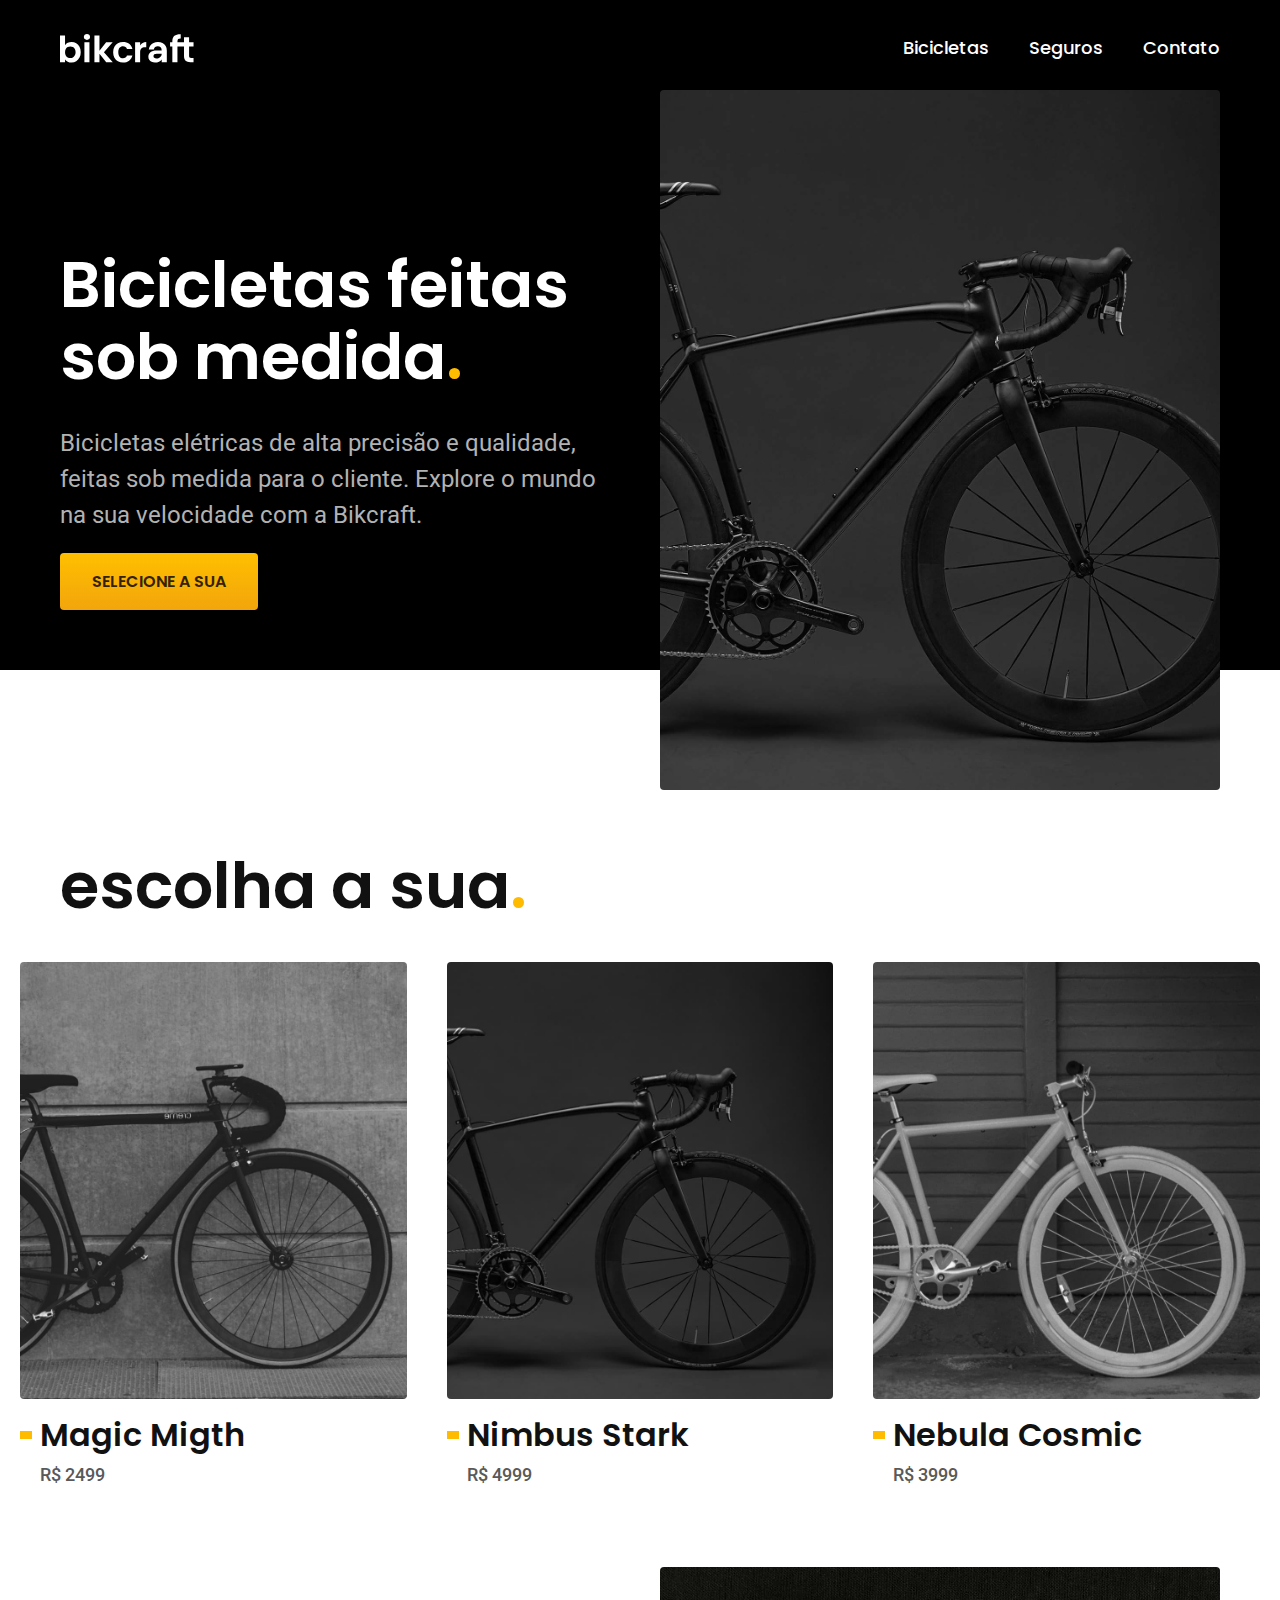
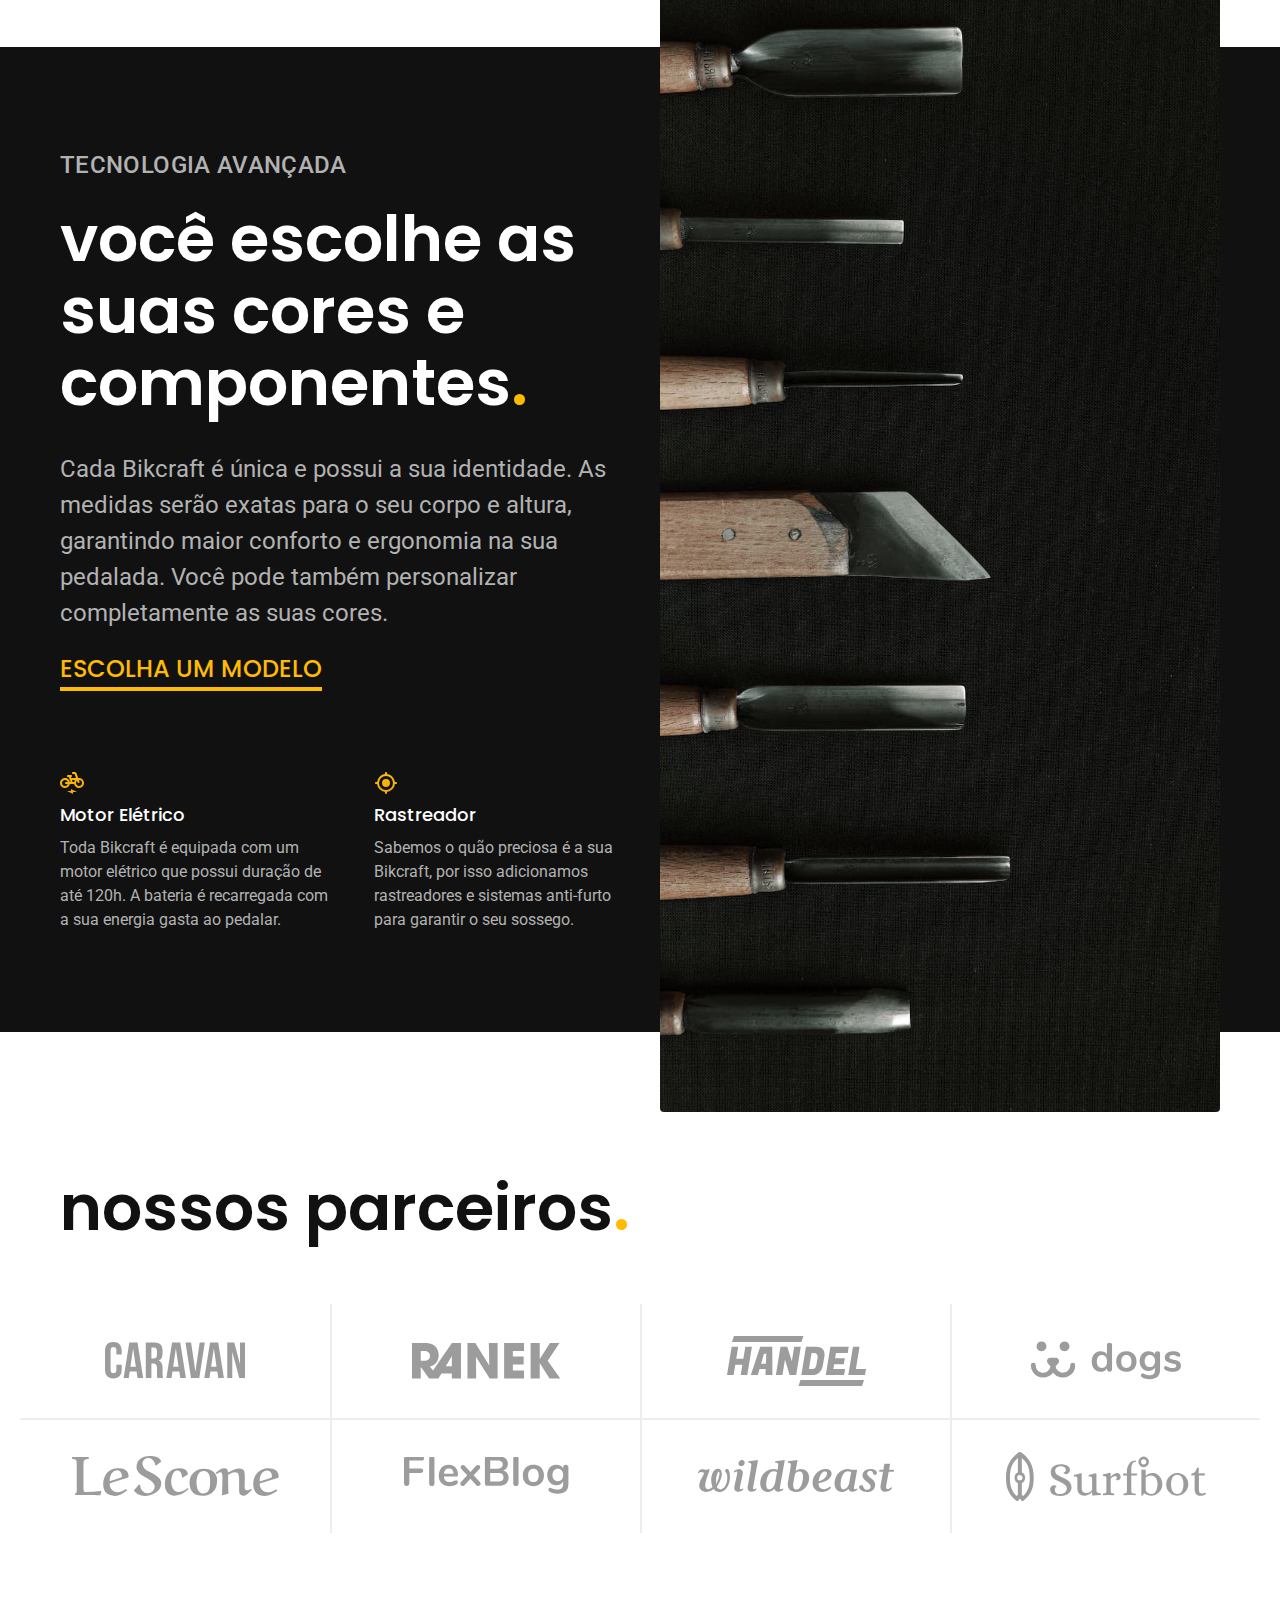
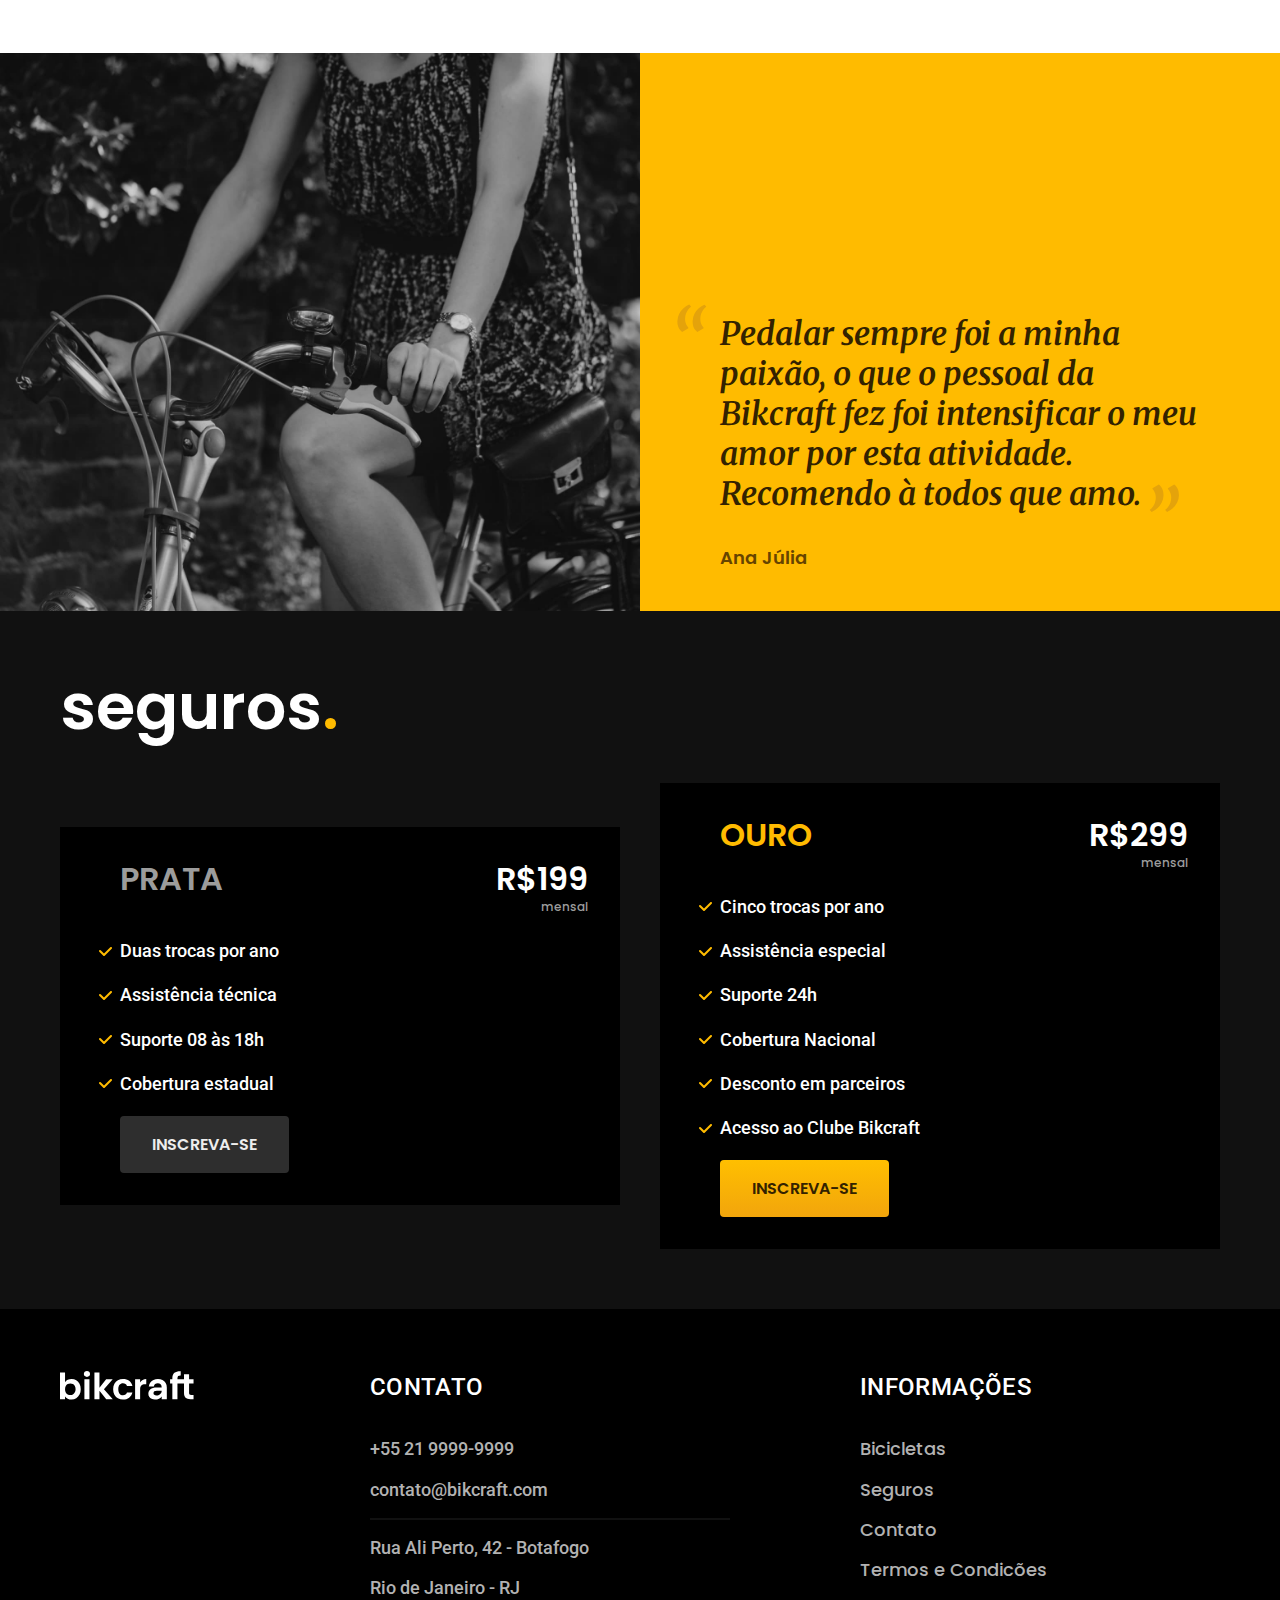
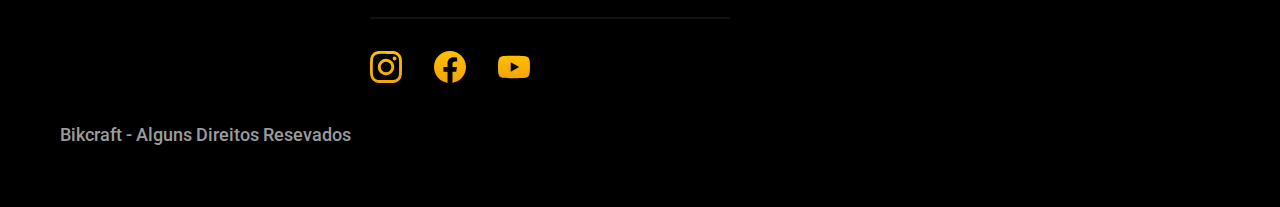
==== commit 56ffc7ef: "footer" ====
--- a/index.html
+++ b/index.html
@@ -156,8 +156,48 @@
         <a class="botao" href="./orcamento.html">inscreva-se</a>
       </div>
     </div>
-
   </article>
+  <footer class="footer-bg">
+    <div class="footer container">
+      <img class="footer-logo" src="./img/bikcraft.svg" alt="logo-bikcraft">
+      <div class="footer-contato">
+        <h3 class="font-2-l-b cor-0">Contato</h3>
+        <ul class="font-2-m cor-5">
+          <li><a href="tel:+552199999999">+55 21 9999-9999</a></li>
+          <li><a href="mailto:contato@bikcraft.com">contato@bikcraft.com</a></li>
+          <li>Rua Ali Perto, 42 - Botafogo</li>
+          <li>Rio de Janeiro - RJ</li>
+        </ul>
+        <div class="footer-redes">
+          <a href="">
+            <img src="./img/redes/instagram-p.svg" alt="Instagram">
+          </a>
+          <a href="">
+            <img src="./img/redes/facebook-p.svg" alt="Facebook">
+          </a>
+          <a href="">
+            <img src="./img/redes/youtube-p.svg" alt="Youtube">
+          </a>
+        </div>
+      </div>
+
+      <div class="footer-informacoes">
+        <h3 class="font-2-l-b cor-0">informações</h3>
+        <nav>
+          <ul class="font-1-m cor-5">
+            <li><a href="./bicicletas.html">Bicicletas</a></li>
+            <li><a href="./seguros.html">Seguros</a></li>
+            <li><a href="./contato.html">Contato</a></li>
+            <li><a href="./termos.html">Termos e Condicões</a></li>
+          </ul>
+        </nav>
+      </div>
+      <p class="font-2-m cor-6 footer-copy">
+        Bikcraft - Alguns Direitos Resevados
+      </p>
+    </div>
+
+  </footer>
 </body>
 
 </html>--- a/css/style.css
+++ b/css/style.css
@@ -2,6 +2,7 @@
 @import "./utilidades/tipografia.css";
 @import "./utilidades/cores.css";
 @import "./global/header.css";
+@import "./global/footer.css";
 
 /* utilitarios */
 @import "./utilidades/componentes.css";
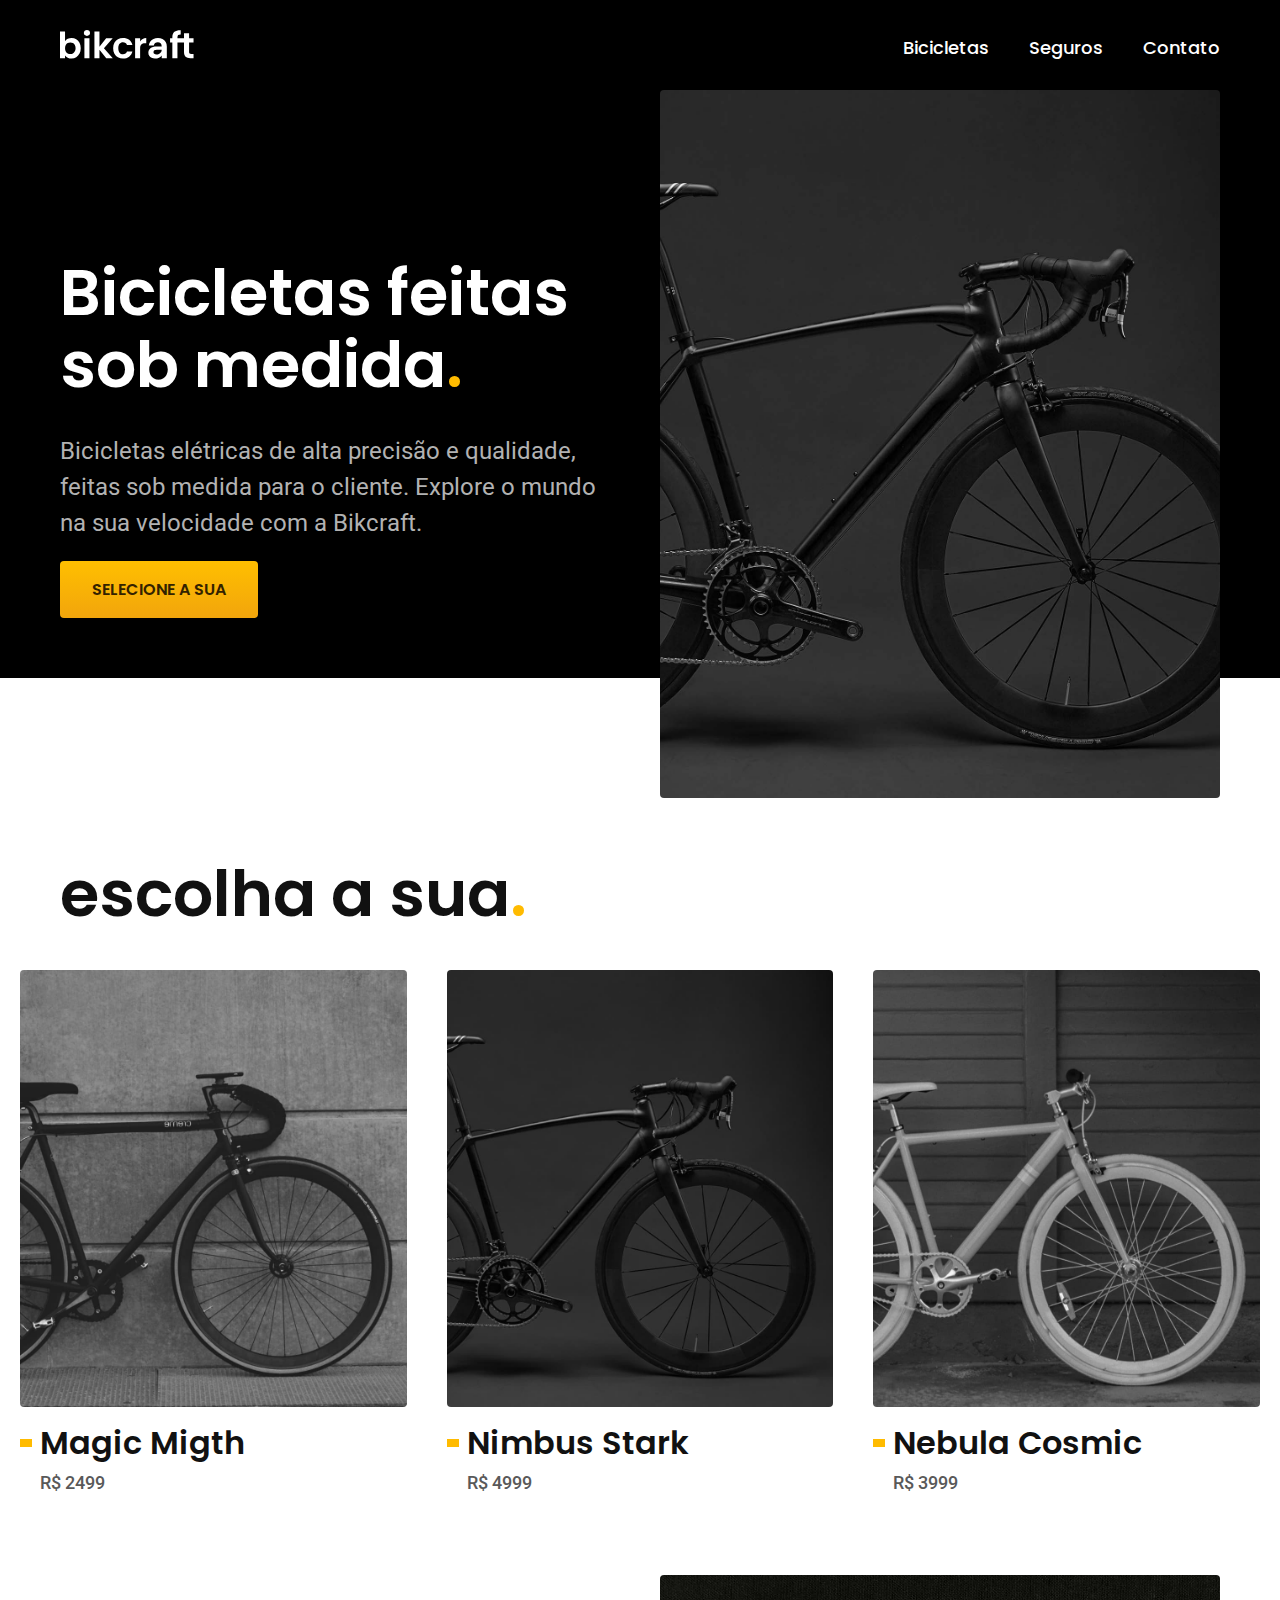
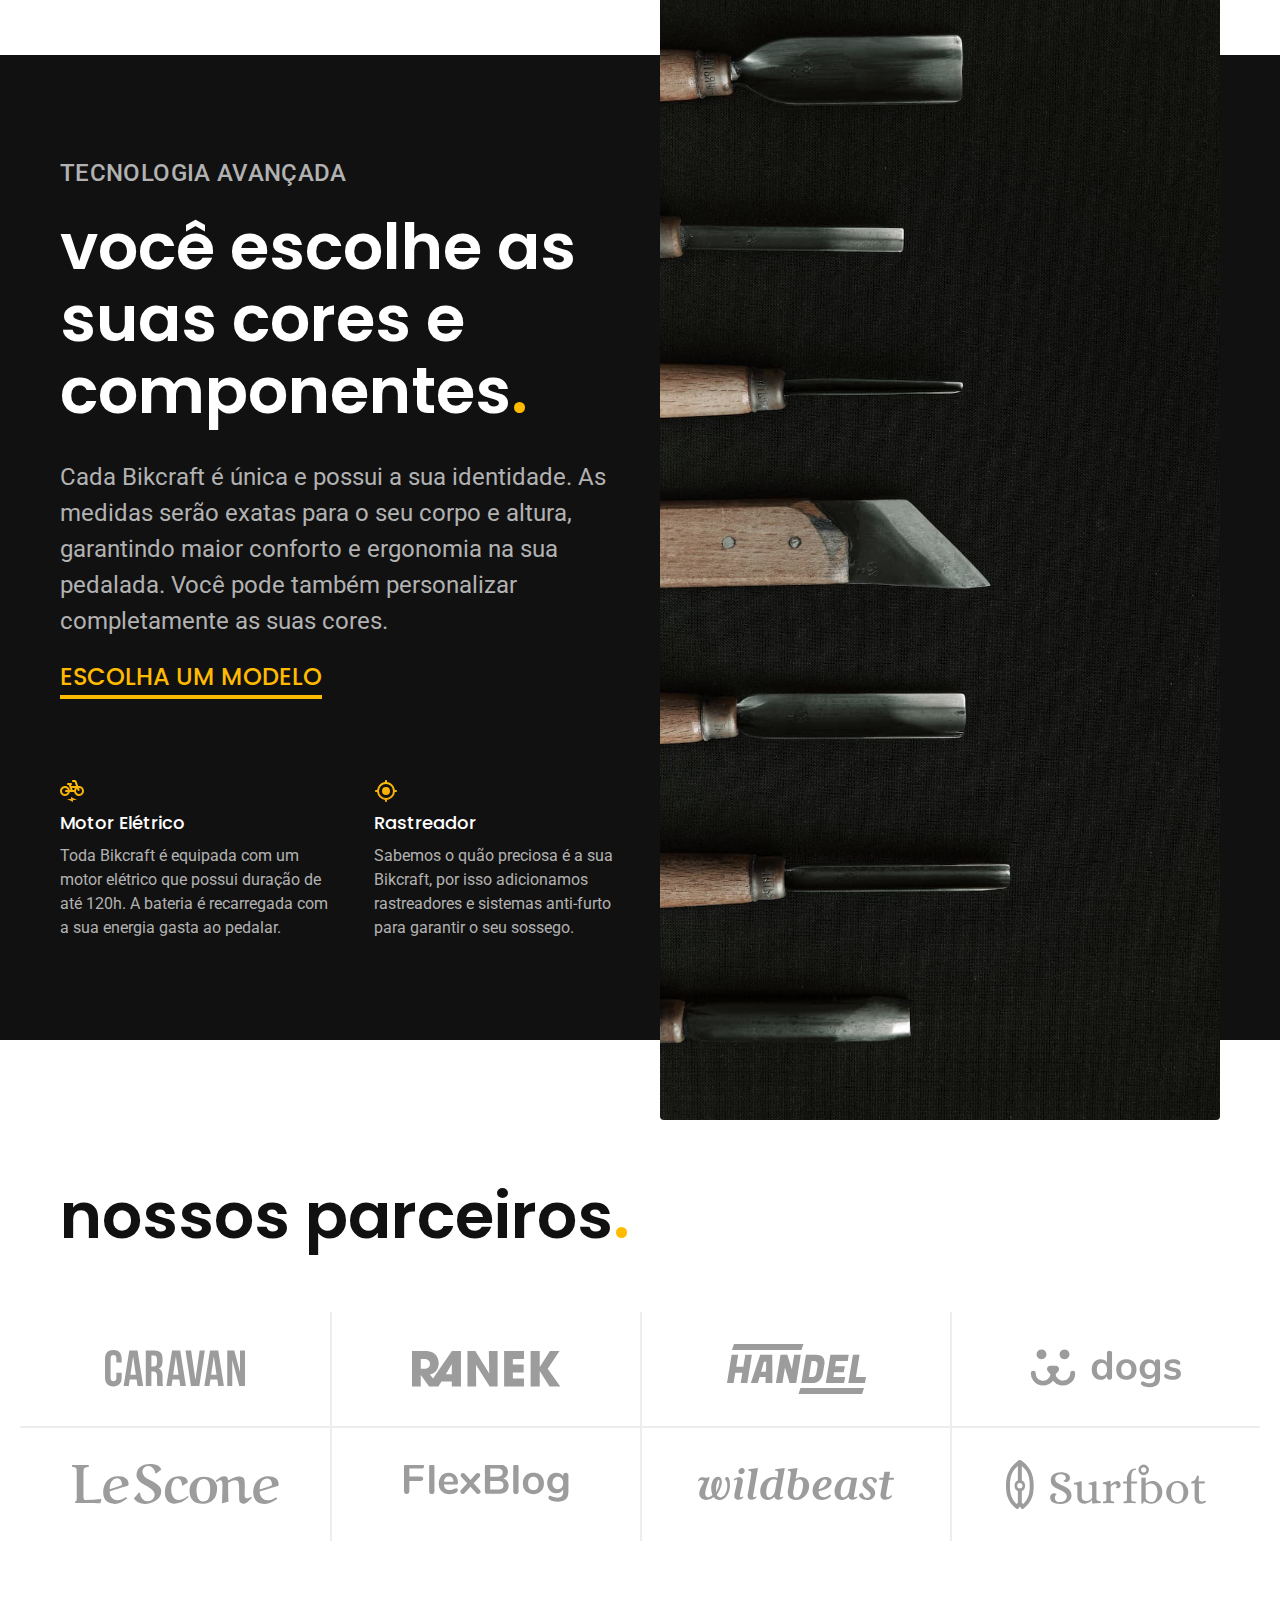
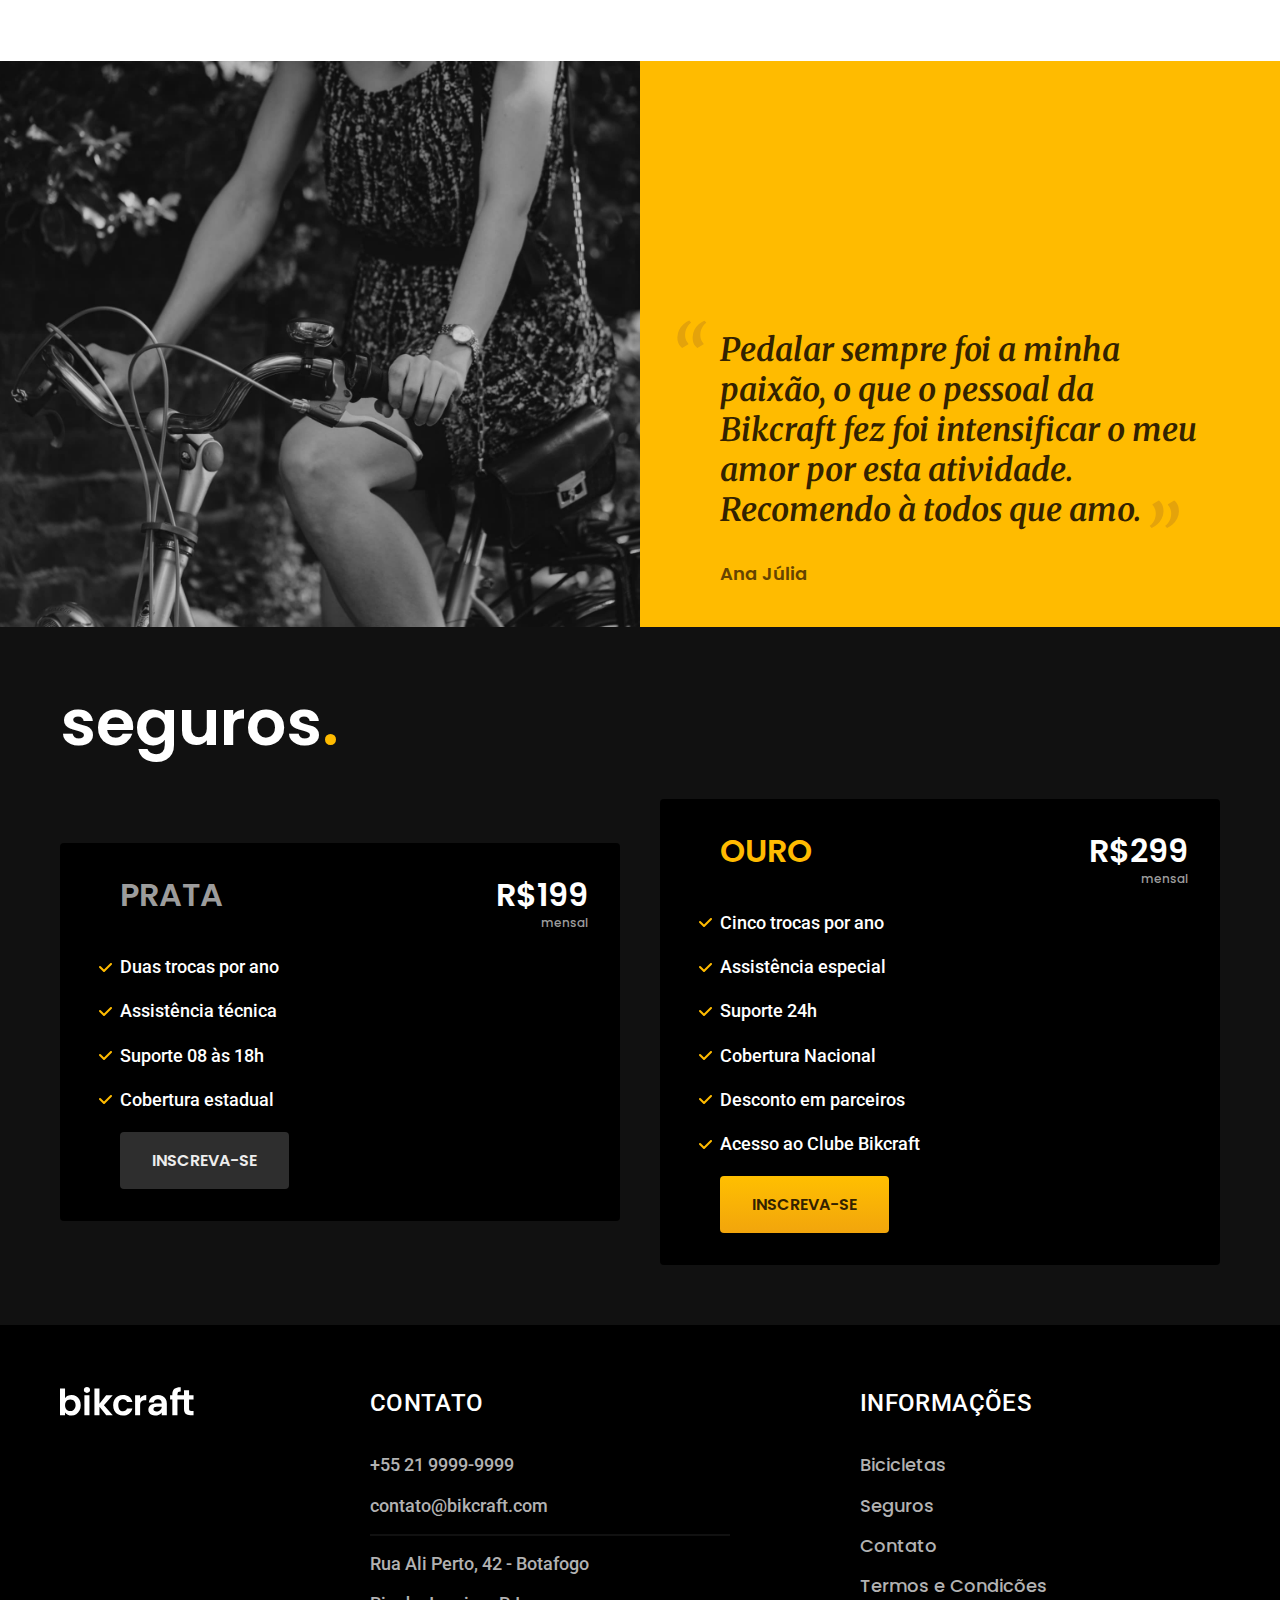
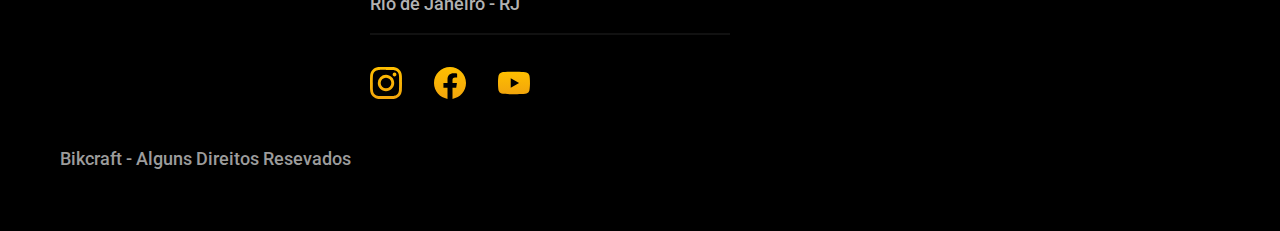
==== commit 1113b369: "termos e seguros" ====
--- a/index.html
+++ b/index.html
@@ -22,7 +22,7 @@
   <title>Bikcraft - Bicicletas Elétricas</title>
 </head>
 
-<body>
+<body id="home">
 
   <header class="header-bg">
     <div class="header container">
--- a/css/style.css
+++ b/css/style.css
@@ -15,3 +15,7 @@
 
 @import "./bicicletas/bicicletas-lista.css";
 @import "./seguros/seguros.css";
+@import "./seguros/vantagens.css";
+@import "./seguros/perguntas.css";
+@import "./termos/termos.css";
+@import "./bicicletas/bicicletas.css";
